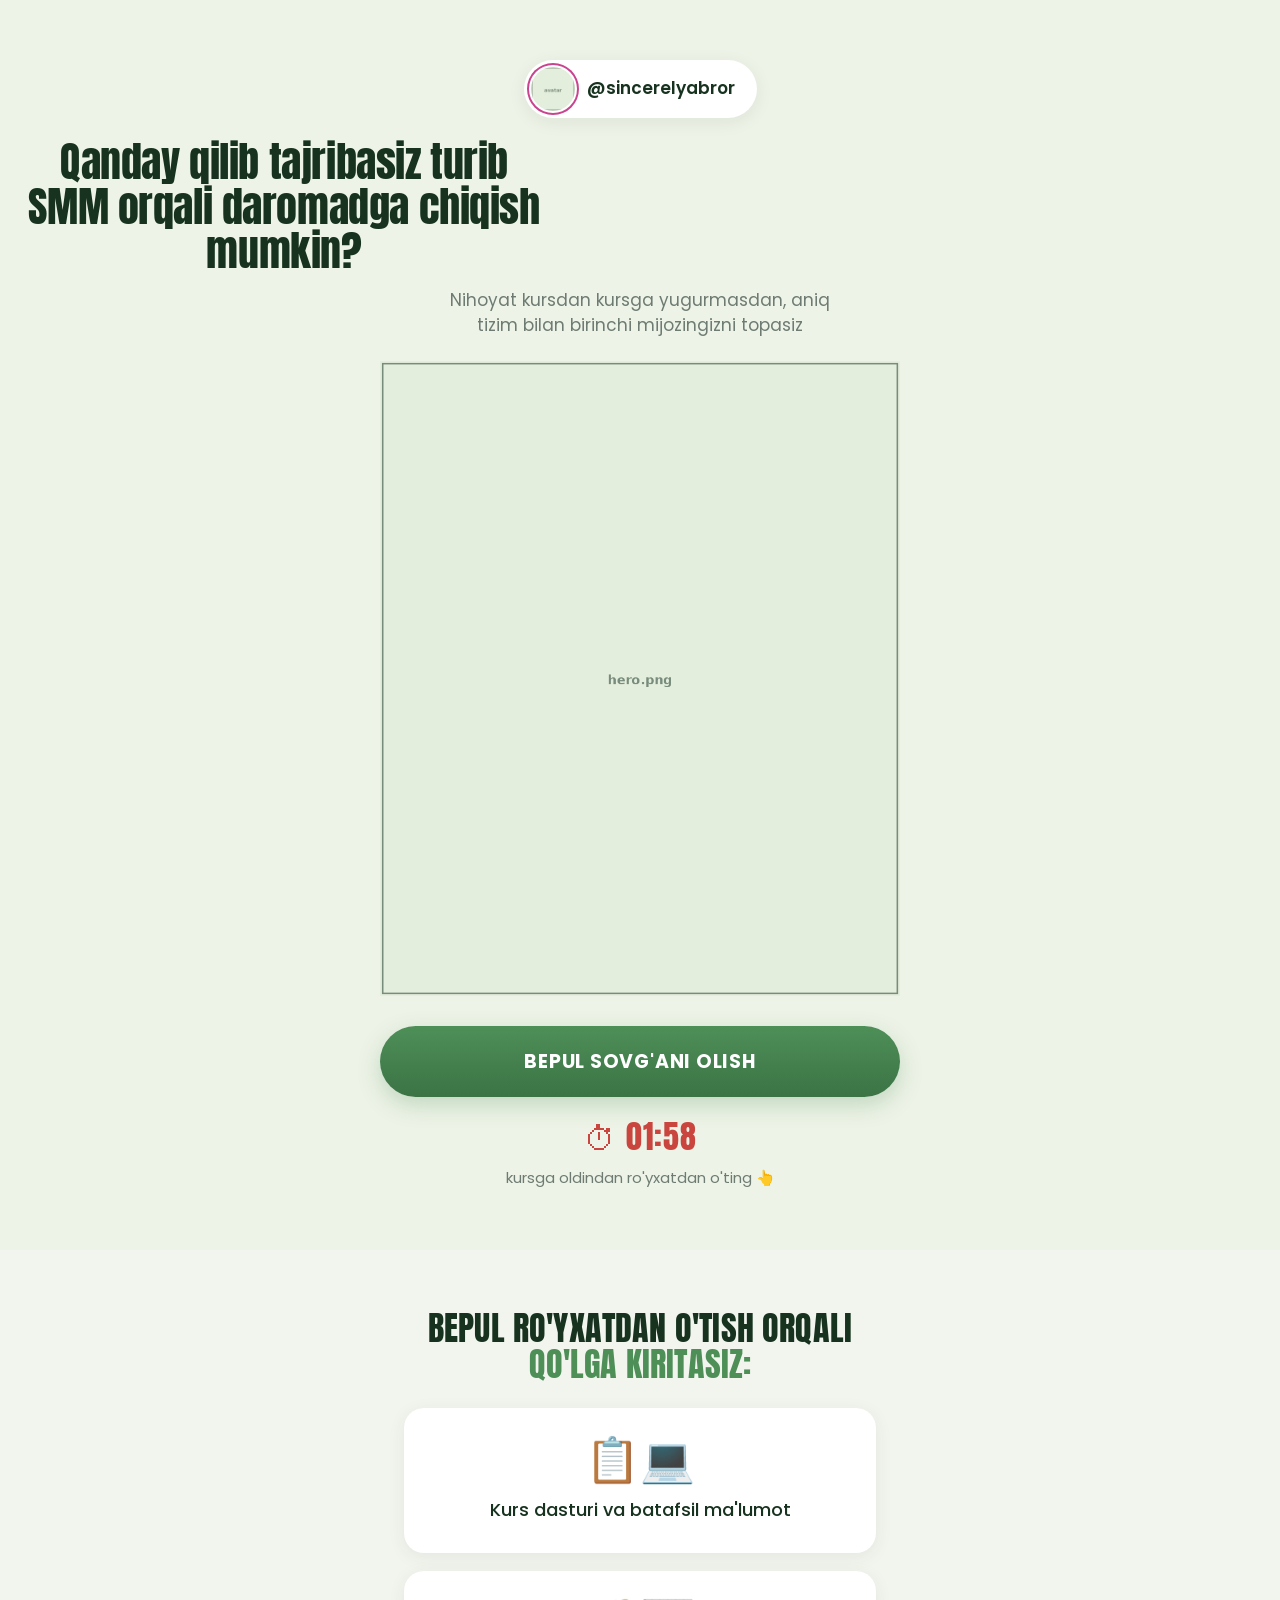
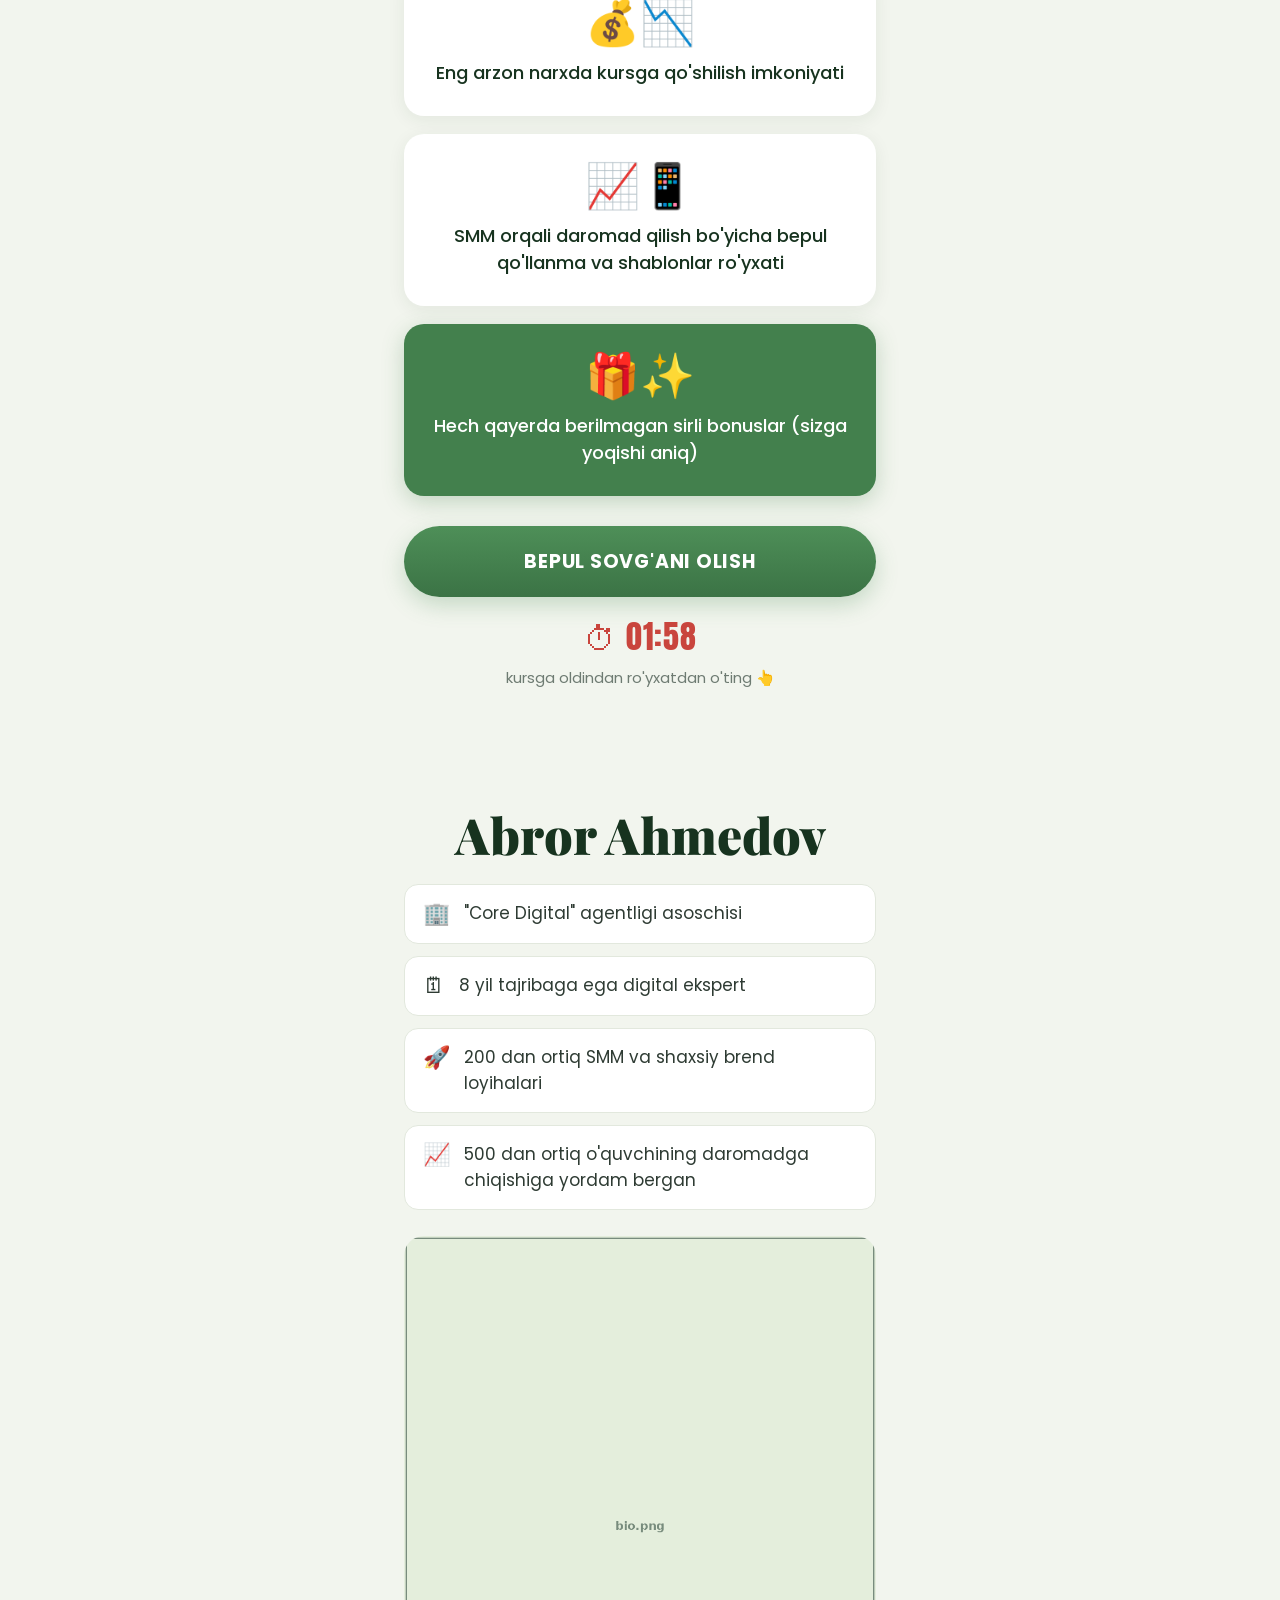
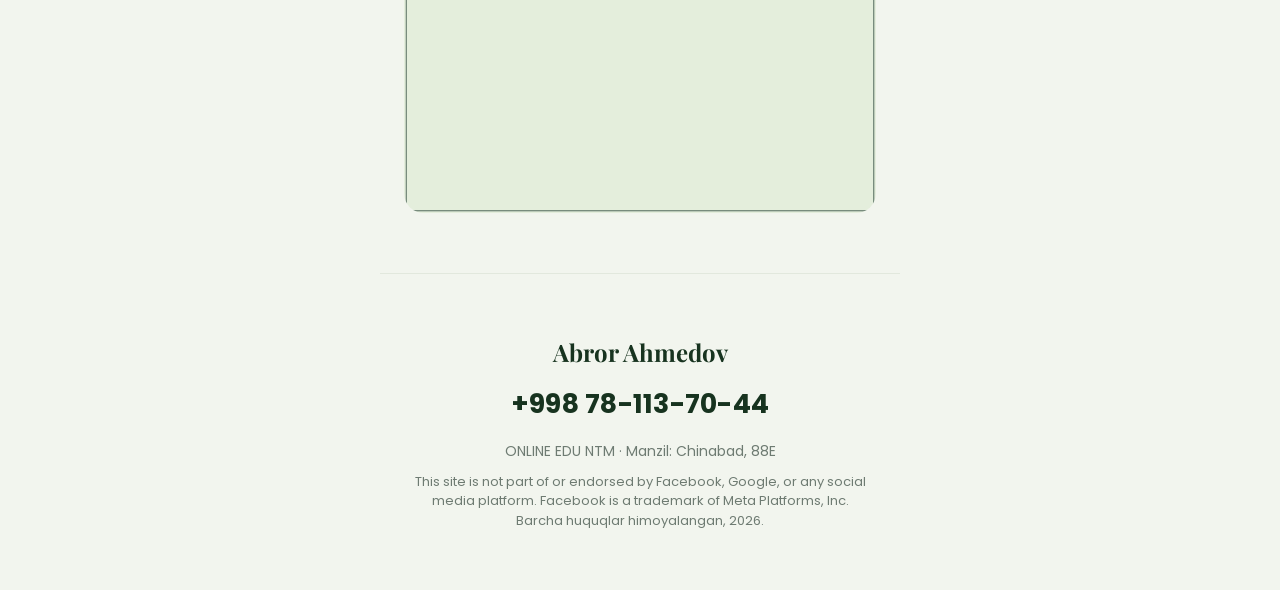
==== index.html @ b9de2c21 "Add files via upload" ====
<!DOCTYPE html>
<html lang="uz">
<head>
<meta charset="UTF-8">
<meta name="viewport" content="width=device-width, initial-scale=1">
<title>Digital Ekspert — Abror Ahmedov</title>
<meta name="description" content="Abror Ahmedov metodikasi bilan noldan SMM mutaxassisi bo'ling va birinchi mijozingizga chiqing. Kursga hoziroq bepul ro'yxatdan o'ting va eng arzon narxdan foydalaning.">
<meta property="og:title" content="Digital Ekspert — Abror Ahmedov">
<meta property="og:description" content="Noldan SMM mutaxassisi bo'ling va birinchi mijozingizga chiqing. Bepul ro'yxatdan o'ting.">
<meta property="og:type" content="website">
<meta property="og:image" content="/assets/img/hero.png">
<link rel="icon" href="/assets/img/favicon.png">

<link rel="preconnect" href="https://fonts.googleapis.com">
<link rel="preconnect" href="https://fonts.gstatic.com" crossorigin>
<link href="https://fonts.googleapis.com/css2?family=Anton&family=Playfair+Display:wght@700;900&family=Poppins:wght@400;500;600;700&display=swap" rel="stylesheet">
<link rel="stylesheet" href="/assets/css/styles.css">
</head>
<body>

<!-- ============ 1. HERO ============ -->
<section class="hero">
  <a class="ig-badge" href="https://instagram.com/sincerelyabror" target="_blank" rel="noopener">
    <img src="/assets/img/avatar.jpg" alt="Abror Ahmedov" class="ig-badge__img">
    <span class="ig-badge__name" data-cfg="instagram">@sincerelyabror</span>
  </a>

  <h1 class="hero__title" data-cfg="heroTitle"></h1>
  <p class="hero__subtitle" data-cfg="heroSubtitle"></p>

  <div class="hero__photo">
    <img src="/assets/img/hero.png" alt="Abror Ahmedov — digital ekspert" loading="eager">
  </div>

  <div class="cta-block" data-cta="green"></div>
</section>

<!-- ============ 2. NIMA OLASIZ ============ -->
<section class="section">
  <h2 class="section__title" data-cfg="benefitsTitle"></h2>
  <div class="benefits" id="benefits"></div>
  <div class="cta-block" data-cta="green"></div>
</section>

<!-- ============ 3. NATIJALAR ============ -->
<section class="section" id="results-section">
  <h2 class="section__title" data-cfg="resultsTitle"></h2>
  <div class="results" id="results"></div>
  <div class="cta-block" data-cta="red"></div>
</section>

<!-- ============ 4. EKSPERT ============ -->
<section class="section">
  <h2 class="bio__name" data-cfg="expertName"></h2>
  <ul class="bio__list" id="credentials"></ul>
  <div class="bio__photo">
    <img src="/assets/img/bio.png" alt="Abror Ahmedov" loading="lazy">
  </div>
</section>

<!-- ============ 5. MEHMON EKSPERTLAR ============ -->
<section class="section" id="guests-section" hidden>
  <h2 class="section__title" data-cfg="guestsTitle"></h2>
  <div class="guests" id="guests"></div>
  <div class="cta-block" data-cta="green" data-notimer="1"></div>
</section>

<!-- ============ 6. FOOTER ============ -->
<footer class="footer">
  <p class="footer__name" data-cfg="expertName"></p>
  <p class="footer__phones" id="footer-phones"></p>
  <p class="footer__legal" id="footer-legal"></p>
  <p class="footer__disclaimer">
    This site is not part of or endorsed by Facebook, Google, or any social media platform.
    Facebook is a trademark of Meta Platforms, Inc.<br>
    Barcha huquqlar himoyalangan, <span id="year"></span>.
  </p>
</footer>

<!-- ============ MODAL FORMA ============ -->
<div class="modal" id="modal" aria-hidden="true">
  <div class="modal__overlay" data-close></div>
  <div class="modal__sheet" role="dialog" aria-modal="true" aria-labelledby="modal-title">
    <button class="modal__close" type="button" data-close aria-label="Yopish">&#10005;</button>
    <h2 class="modal__title" id="modal-title" data-cfg="formTitle"></h2>

    <div class="field">
      <label class="field__label" for="lead-name">Ismingiz</label>
      <input class="field__input" id="lead-name" type="text" placeholder="Ismingiz" autocomplete="given-name" maxlength="60">
    </div>

    <div class="field">
      <label class="field__label" for="lead-phone">Telefon raqamingiz</label>
      <div class="phone">
        <span class="phone__code">🇺🇿 +998</span>
        <input class="field__input phone__input" id="lead-phone" type="tel" inputmode="numeric"
               placeholder="XX XXX-XX-XX" autocomplete="tel-national" maxlength="13">
      </div>
    </div>

    <p class="field__error" id="lead-error" hidden></p>

    <button class="btn btn--red modal__submit" id="lead-submit" type="button" data-cfg="formButton"></button>
  </div>
</div>

<script src="/assets/js/script.js"></script>
</body>
</html>
---- assets/css/styles.css ----
/* ============================================================
   DIGITAL EKSPERT — lead landing
   Ranglar bitta joyda. O'zgartirmoqchi bo'lsangiz shu yerdan.
   ============================================================ */
:root{
  --bg:            #F2F5EE;   /* umumiy oq-yashil fon */
  --bg-hero:       #EDF3E7;   /* hero foni (biroz yashilroq) */
  --card:          #FFFFFF;   /* oq kartalar */
  --ink:           #17331F;   /* to'q yashil — sarlavhalar */
  --ink-body:      #2E3B33;   /* asosiy matn */
  --ink-mute:      #6E7B72;   /* kulrang matn */
  --green:         #4E8F58;   /* asosiy yashil */
  --green-dark:    #3B7345;   /* gradient pastki */
  --green-deep:    #43804D;   /* to'q yashil karta (bonus) */
  --red:           #C9453D;   /* qizil CTA */
  --red-dark:      #B03A33;
  --blue:          #4C8FE0;   /* telegram tugma */
  --blue-dark:     #3C7BC7;
  --line:          #E2E8DD;
  --radius:        20px;
  --radius-pill:   999px;
  --shadow:        0 4px 18px rgba(23,51,31,.07);
  --wrap:          520px;     /* kontent kengligi (mobile-first) */
}

*,*::before,*::after{box-sizing:border-box}
html{-webkit-text-size-adjust:100%}
body{
  margin:0;
  background:var(--bg);
  color:var(--ink-body);
  font-family:'Poppins',system-ui,-apple-system,'Segoe UI',sans-serif;
  font-size:17px;
  line-height:1.5;
  -webkit-font-smoothing:antialiased;
}
img{max-width:100%;display:block}
a{color:inherit}
button{font-family:inherit}

:focus-visible{outline:3px solid var(--green);outline-offset:3px;border-radius:6px}

/* ---------- layout ---------- */
.section,.hero,.footer{
  max-width:var(--wrap);
  margin-inline:auto;
  padding:44px 20px;
}
.hero{
  background:var(--bg-hero);
  max-width:none;
  padding-top:26px;
}
.hero > *{max-width:var(--wrap);margin-inline:auto}

/* ---------- typography ---------- */
.hero__title,.section__title{
  font-family:'Anton',Impact,sans-serif;
  font-weight:400;
  color:var(--ink);
  text-transform:uppercase;
  letter-spacing:.005em;
  line-height:1.06;
  text-align:center;
  margin:0;
}
.hero__title{
  font-size:clamp(30px,8.2vw,42px);
  text-transform:none;   /* hero — savol shaklida, katta harf emas */
  letter-spacing:-.01em;
}
.section__title{font-size:clamp(26px,6.8vw,34px);margin-bottom:26px}
.section__title em{font-style:normal;color:var(--green)}

.hero__subtitle{
  text-align:center;
  color:var(--ink-mute);
  font-size:17px;
  margin:14px auto 0;
  max-width:24em;
}

/* ---------- instagram badge ---------- */
.ig-badge{
  display:flex;align-items:center;gap:12px;
  width:max-content;margin:0 auto 22px;
  background:var(--card);
  border-radius:var(--radius-pill);
  padding:7px 22px 7px 7px;
  text-decoration:none;
  box-shadow:var(--shadow);
}
.ig-badge__img{
  width:44px;height:44px;border-radius:50%;object-fit:cover;
  background:#DDE6D8;
  box-shadow:0 0 0 2px #fff,0 0 0 4px #C9438E;
}
.ig-badge__name{font-weight:600;color:var(--ink);font-size:17px}

/* ---------- hero photo ---------- */
.hero__photo{margin-top:22px}
.hero__photo img{margin-inline:auto;max-height:60vh;object-fit:contain}

/* ---------- CTA bloki ---------- */
.cta-block{margin-top:30px;text-align:center}
.btn{
  display:block;width:100%;
  border:0;cursor:pointer;
  border-radius:var(--radius-pill);
  color:#fff;
  text-decoration:none;
  text-align:center;
  font-weight:700;font-size:19px;
  letter-spacing:.04em;
  text-transform:uppercase;
  padding:21px 20px;
  transition:transform .12s ease,filter .12s ease;
}
.btn:active{transform:scale(.985)}
.btn--green{
  background:linear-gradient(180deg,var(--green) 0%,var(--green-dark) 100%);
  box-shadow:0 8px 22px rgba(78,143,88,.28);
}
.btn--red{
  background:linear-gradient(180deg,var(--red) 0%,var(--red-dark) 100%);
  box-shadow:0 8px 22px rgba(201,69,61,.26);
}
.btn--blue{
  background:linear-gradient(180deg,var(--blue) 0%,var(--blue-dark) 100%);
  box-shadow:0 8px 24px rgba(76,143,224,.32);
}
.btn:hover{filter:brightness(1.04)}

.timer{
  display:flex;align-items:center;justify-content:center;gap:10px;
  margin-top:16px;
  font-family:'Anton',Impact,sans-serif;
  font-size:32px;letter-spacing:.02em;
  color:var(--red);
  font-variant-numeric:tabular-nums;
}
.timer.is-done{color:var(--ink-mute)}
.cta-note{margin:6px 0 0;color:var(--ink-mute);font-size:15px}

/* ---------- benefits ---------- */
.benefits{display:grid;gap:18px}
.benefit{
  background:var(--card);
  border-radius:var(--radius);
  box-shadow:var(--shadow);
  padding:30px 24px;
  text-align:center;
}
.benefit__icon{font-size:44px;line-height:1;margin-bottom:14px}
.benefit__text{margin:0;font-weight:500;color:var(--ink);font-size:18px}
.benefit--bonus{background:var(--green-deep);box-shadow:0 6px 22px rgba(67,128,77,.28)}
.benefit--bonus .benefit__text{color:#fff}

/* ---------- natijalar ---------- */
.results{
  columns:2;
  column-gap:16px;
}
.result{
  break-inside:avoid;
  margin-bottom:16px;
  background:var(--card);
  border-radius:16px;
  box-shadow:var(--shadow);
  overflow:hidden;
}
.result img{width:100%}
.result__caption{
  margin:0;padding:12px 10px;
  text-align:center;font-weight:500;color:var(--ink);font-size:16px;
}

/* ---------- bio ---------- */
.bio__name{
  font-family:'Playfair Display',Georgia,serif;
  font-weight:900;
  font-size:clamp(34px,10vw,50px);
  color:var(--ink);
  text-align:center;
  margin:0 0 22px;
  line-height:1.05;
}
.bio__list{list-style:none;margin:0;padding:0;display:grid;gap:12px}
.bio__list li{
  background:var(--card);
  border:1px solid var(--line);
  border-radius:14px;
  padding:16px 18px;
  display:flex;gap:14px;align-items:flex-start;
  font-size:17px;color:var(--ink-body);
}
.bio__list .ico{font-size:22px;line-height:1.2;flex:0 0 auto}
.bio__photo{
  margin-top:26px;
  background:#E4EEDC;
  border-radius:var(--radius);
  overflow:hidden;
}
.bio__photo img{width:100%}

/* ---------- mehmon ekspertlar ---------- */
.guests{display:grid;gap:12px}
.guest{
  background:var(--card);
  border:1px solid var(--line);
  border-radius:14px;
  padding:14px 16px;
  display:flex;gap:14px;align-items:center;
}
.guest img{width:56px;height:56px;border-radius:50%;object-fit:cover;flex:0 0 auto;background:#E4EEDC}
.guest__name{margin:0;font-weight:600;color:var(--ink);font-size:17px}
.guest__role{margin:2px 0 0;color:var(--ink-mute);font-size:15px;line-height:1.35}

/* ---------- footer ---------- */
.footer{border-top:1px solid var(--line);text-align:center}
.footer__name{
  font-family:'Playfair Display',Georgia,serif;
  font-weight:700;font-size:24px;color:var(--ink);margin:0 0 14px;
}
.footer__phones{margin:0 0 16px;font-weight:700;font-size:27px;letter-spacing:.01em}
.footer__phones a{text-decoration:none;color:var(--ink)}
.footer__legal{margin:0 0 10px;color:var(--ink-mute);font-size:14px}
.footer__disclaimer{margin:0;color:var(--ink-mute);font-size:13px;line-height:1.5}

/* ---------- modal ---------- */
.modal{position:fixed;inset:0;z-index:80;display:none}
.modal.is-open{display:block}
.modal__overlay{position:absolute;inset:0;background:rgba(10,20,14,.55)}
.modal__sheet{
  position:absolute;inset:auto 0 0 0;
  max-height:92vh;overflow-y:auto;
  background:#fff;
  border-radius:22px 22px 0 0;
  padding:52px 22px 34px;
  max-width:var(--wrap);margin-inline:auto;
  animation:sheet-up .22s ease-out;
}
@keyframes sheet-up{from{transform:translateY(18px);opacity:.6}to{transform:none;opacity:1}}
@media (prefers-reduced-motion:reduce){.modal__sheet{animation:none}}
.modal__close{
  position:absolute;top:12px;right:12px;
  width:40px;height:40px;border:0;border-radius:50%;
  background:transparent;color:var(--ink);font-size:22px;cursor:pointer;
}
.modal__title{
  font-size:26px;font-weight:700;color:#101a13;
  text-align:center;margin:0 0 26px;line-height:1.25;
}
.modal__submit{margin-top:24px}

.field{margin-bottom:16px}
.field__label{display:block;margin-bottom:7px;font-size:16px;color:var(--ink-body)}
.field__input{
  width:100%;
  border:1px solid #D9DFD6;
  border-radius:14px;
  padding:16px 18px;
  font-size:18px;color:var(--ink);
  background:#fff;
}
.field__input::placeholder{color:#A8B2AB}
.field__input:focus{border-color:var(--green);outline:none;box-shadow:0 0 0 3px rgba(78,143,88,.16)}
.field__input.is-invalid{border-color:var(--red);box-shadow:0 0 0 3px rgba(201,69,61,.14)}
.field__error{margin:0;color:var(--red);font-size:15px}

.phone{display:flex;align-items:stretch;border:1px solid #D9DFD6;border-radius:14px;overflow:hidden}
.phone:focus-within{border-color:var(--green);box-shadow:0 0 0 3px rgba(78,143,88,.16)}
.phone__code{
  display:flex;align-items:center;gap:6px;
  padding:0 16px;background:#fff;border-right:1px solid #D9DFD6;
  font-size:18px;font-weight:600;color:var(--ink);white-space:nowrap;
}
.phone__input{border:0;border-radius:0;flex:1;min-width:0}
.phone__input:focus{box-shadow:none}

/* ---------- rahmat sahifasi ---------- */
.thanks{
  min-height:100dvh;display:flex;align-items:center;justify-content:center;
  padding:24px;
}
.thanks__card{
  background:#fff;border-radius:26px;box-shadow:0 10px 40px rgba(23,51,31,.10);
  padding:40px 26px;max-width:var(--wrap);width:100%;text-align:center;
}
.thanks__check{
  width:96px;height:96px;border-radius:50%;margin:0 auto 22px;
  background:linear-gradient(180deg,#5F9E68 0%,#43804D 100%);
  display:flex;align-items:center;justify-content:center;
  color:#fff;font-size:46px;line-height:1;
}
.thanks__title{
  font-family:'Anton',Impact,sans-serif;font-weight:400;
  font-size:clamp(28px,7.5vw,36px);color:var(--ink);
  text-transform:uppercase;margin:0 0 16px;
}
.thanks__text{margin:0 auto 26px;color:var(--ink-body);max-width:26em}
.thanks__arrows{font-size:30px;letter-spacing:.28em;color:var(--green);margin-bottom:18px}
.thanks__note{margin:18px auto 0;color:var(--ink-mute);font-size:15px;max-width:32em}

/* ---------- desktop ---------- */
@media (min-width:760px){
  body{font-size:18px}
  .section,.hero,.footer{padding:60px 24px}
  .hero__photo img{max-height:none}
}
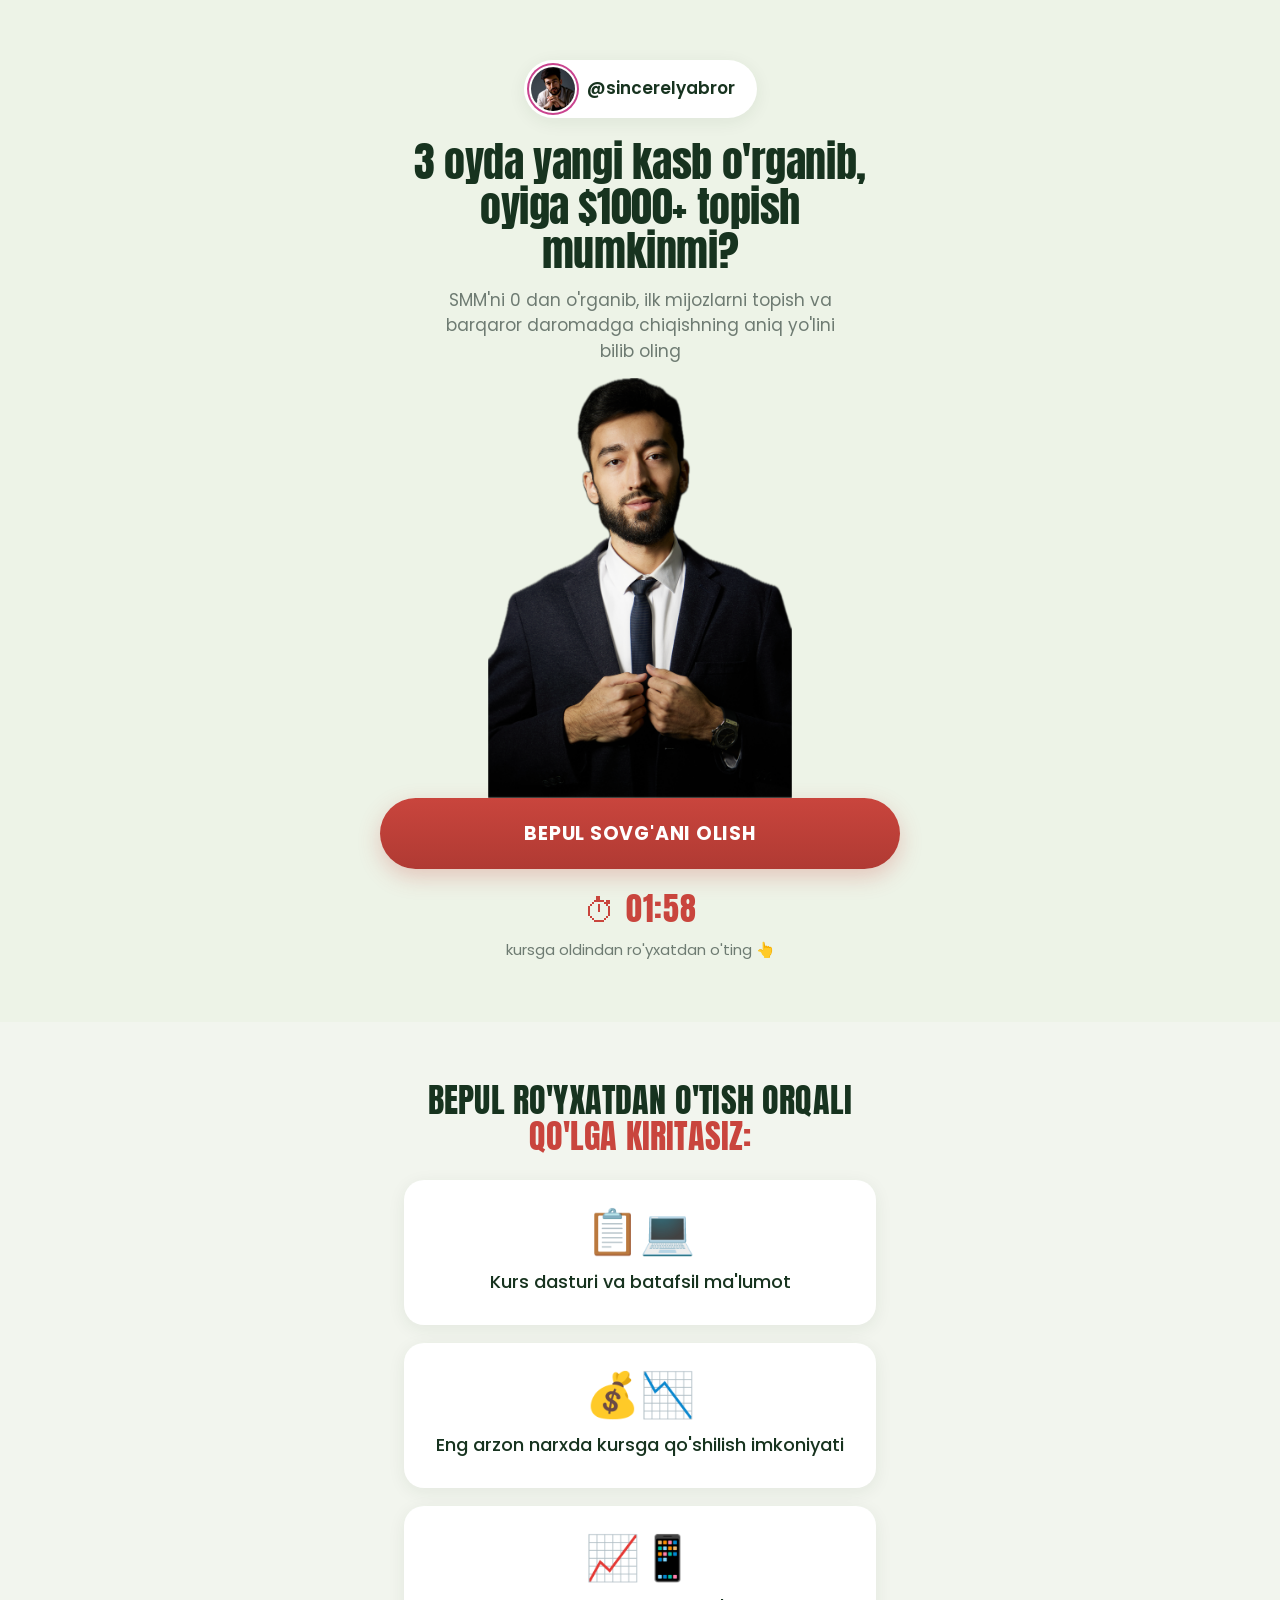
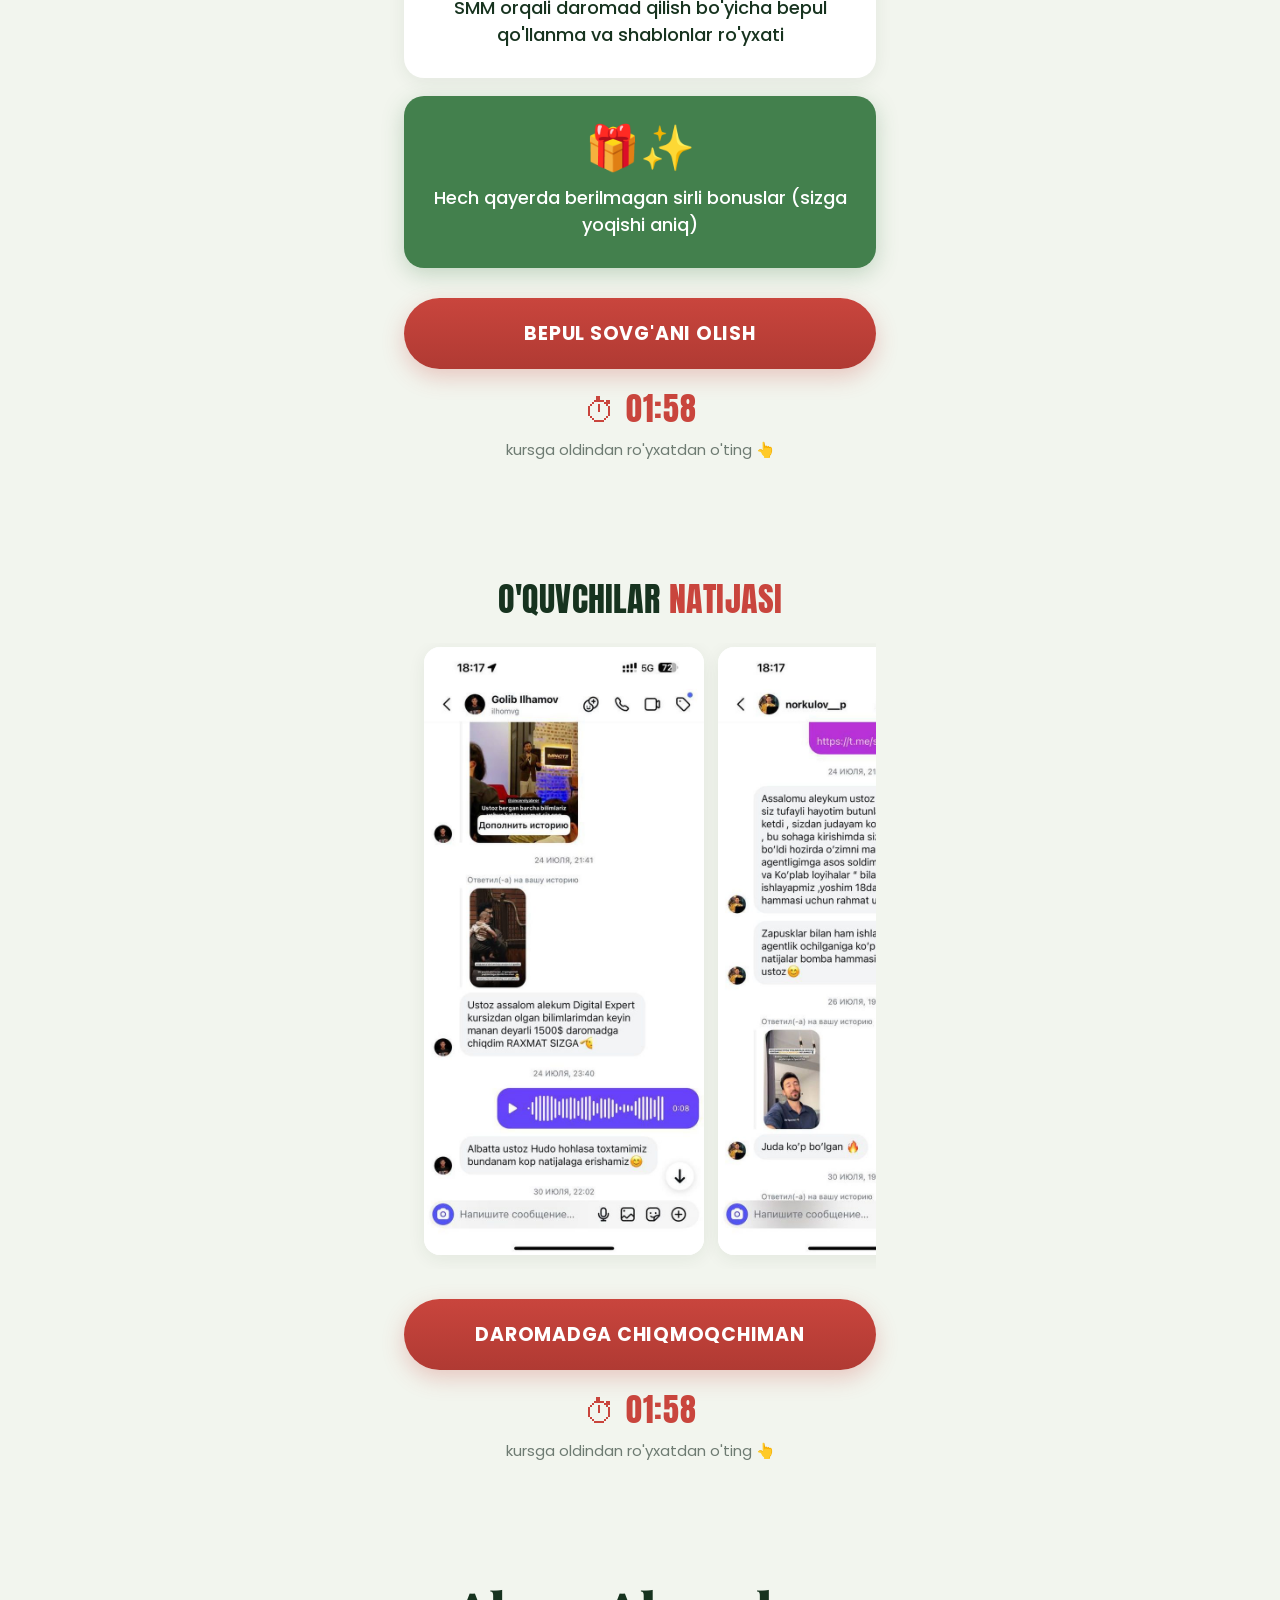
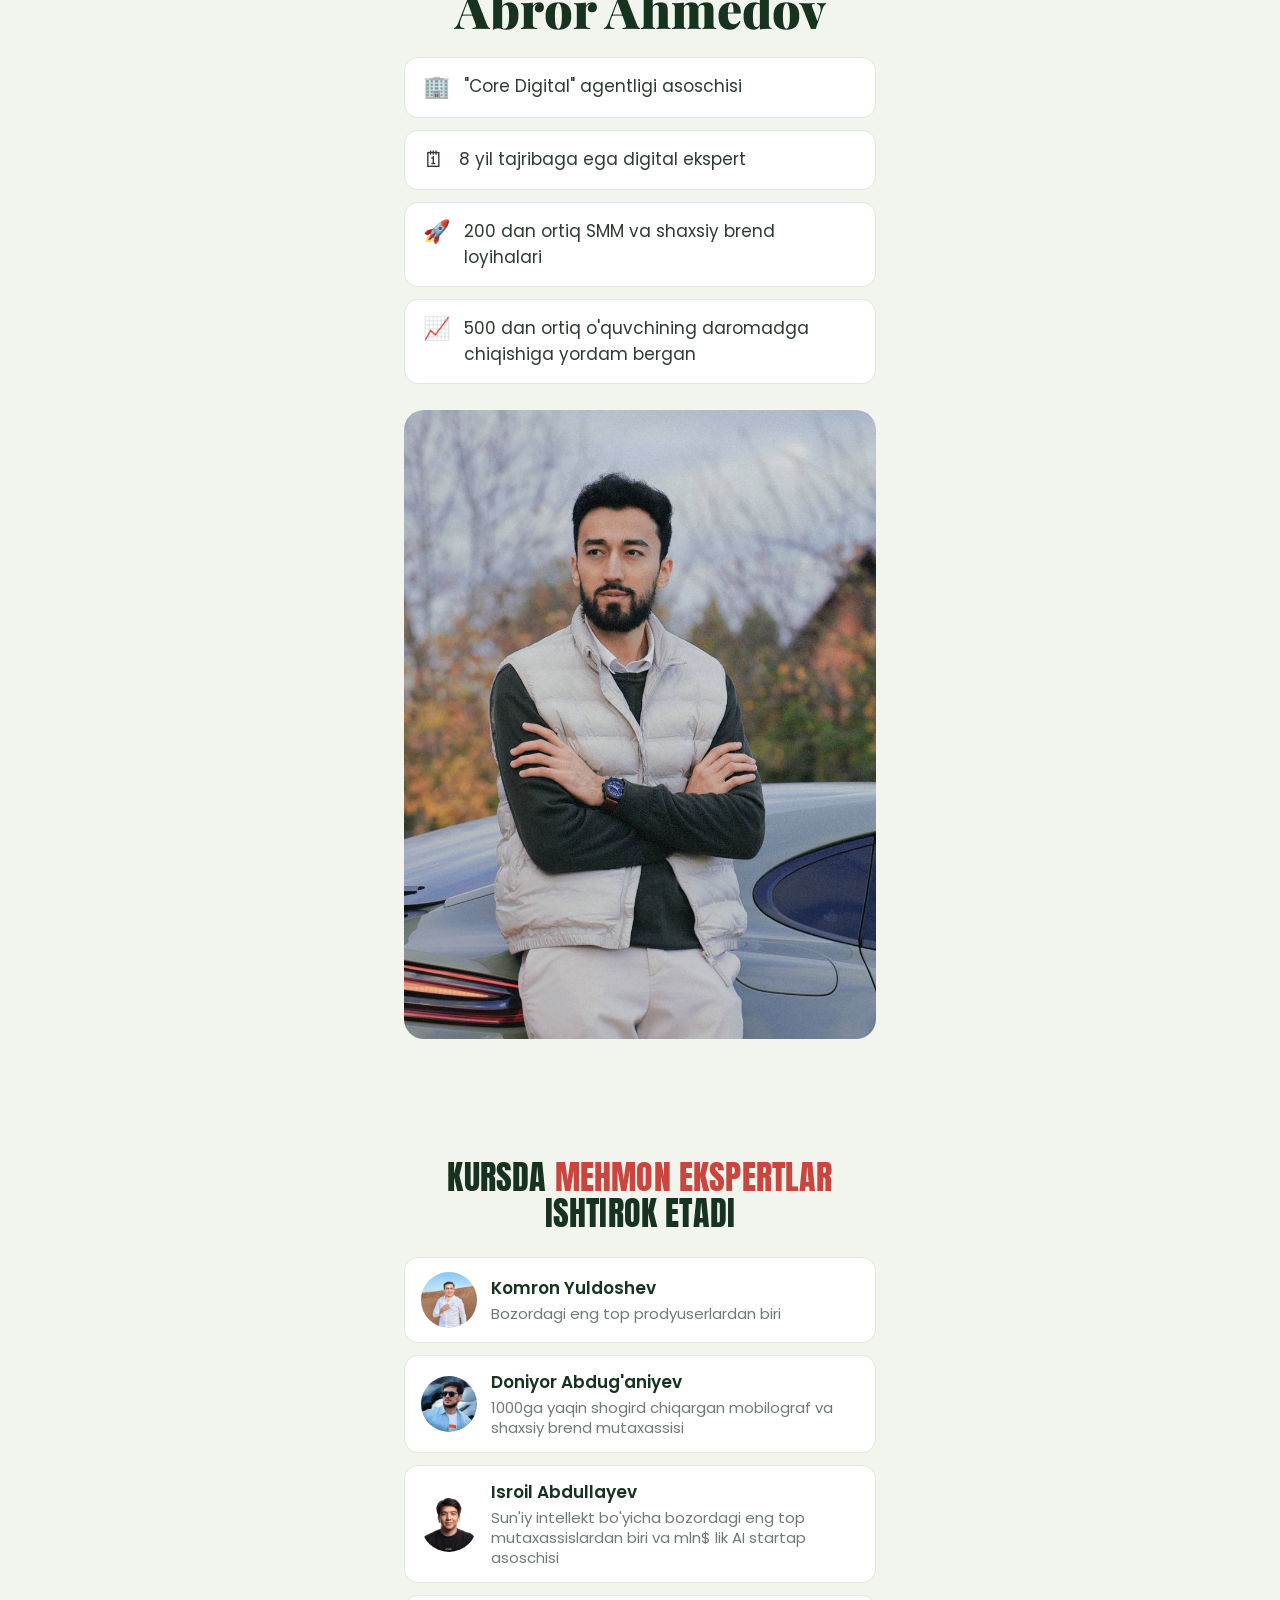
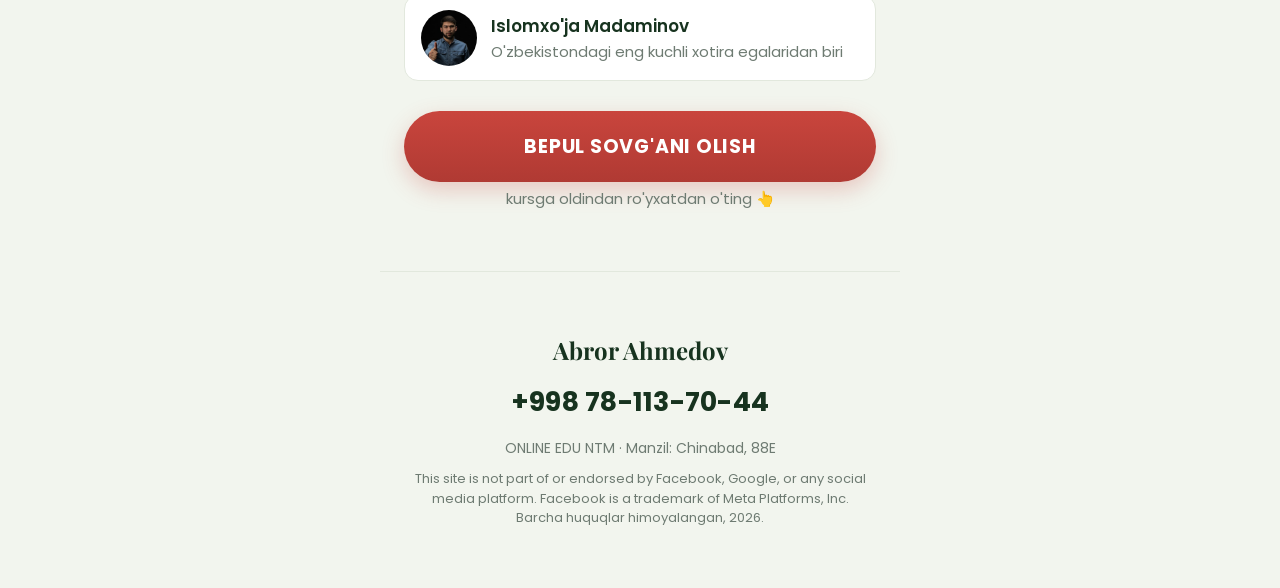
==== commit ac029f7b: "Add files via upload" ====
--- a/index.html
+++ b/index.html
@@ -54,7 +54,7 @@
   <h2 class="bio__name" data-cfg="expertName"></h2>
   <ul class="bio__list" id="credentials"></ul>
   <div class="bio__photo">
-    <img src="/assets/img/bio.png" alt="Abror Ahmedov" loading="lazy">
+    <img src="/assets/img/bio.jpg" alt="Abror Ahmedov" loading="lazy">
   </div>
 </section>
 
--- a/assets/css/styles.css
+++ b/assets/css/styles.css
@@ -38,7 +38,7 @@
 a{color:inherit}
 button{font-family:inherit}
 
-:focus-visible{outline:3px solid var(--green);outline-offset:3px;border-radius:6px}
+:focus-visible{outline:3px solid var(--red);outline-offset:3px;border-radius:6px}
 
 /* ---------- layout ---------- */
 .section,.hero,.footer{
@@ -62,7 +62,7 @@
   letter-spacing:.005em;
   line-height:1.06;
   text-align:center;
-  margin:0;
+  margin:0 auto;
 }
 .hero__title{
   font-size:clamp(30px,8.2vw,42px);
@@ -70,7 +70,7 @@
   letter-spacing:-.01em;
 }
 .section__title{font-size:clamp(26px,6.8vw,34px);margin-bottom:26px}
-.section__title em{font-style:normal;color:var(--green)}
+.section__title em{font-style:normal;color:var(--red)}
 
 .hero__subtitle{
   text-align:center;
@@ -98,8 +98,9 @@
 .ig-badge__name{font-weight:600;color:var(--ink);font-size:17px}
 
 /* ---------- hero photo ---------- */
-.hero__photo{margin-top:22px}
-.hero__photo img{margin-inline:auto;max-height:60vh;object-fit:contain}
+.hero__photo{margin-top:14px}
+.hero__photo img{margin-inline:auto;max-height:42vh;max-width:78%;object-fit:contain}
+.hero__photo + .cta-block{margin-top:0}
 
 /* ---------- CTA bloki ---------- */
 .cta-block{margin-top:30px;text-align:center}
@@ -118,8 +119,8 @@
 }
 .btn:active{transform:scale(.985)}
 .btn--green{
-  background:linear-gradient(180deg,var(--green) 0%,var(--green-dark) 100%);
-  box-shadow:0 8px 22px rgba(78,143,88,.28);
+  background:linear-gradient(180deg,var(--red) 0%,var(--red-dark) 100%);
+  box-shadow:0 8px 22px rgba(201,69,61,.26);
 }
 .btn--red{
   background:linear-gradient(180deg,var(--red) 0%,var(--red-dark) 100%);
@@ -156,23 +157,34 @@
 .benefit--bonus{background:var(--green-deep);box-shadow:0 6px 22px rgba(67,128,77,.28)}
 .benefit--bonus .benefit__text{color:#fff}
 
-/* ---------- natijalar ---------- */
+/* ---------- natijalar: gorizontal scroll carousel ---------- */
 .results{
-  columns:2;
-  column-gap:16px;
-}
+  display:flex;
+  gap:14px;
+  overflow-x:auto;
+  scroll-snap-type:x mandatory;
+  scroll-padding-inline:20px;
+  padding:4px 20px 14px;
+  margin:0 -20px;
+  -webkit-overflow-scrolling:touch;
+  scrollbar-width:none;
+}
+.results::-webkit-scrollbar{display:none}
 .result{
-  break-inside:avoid;
-  margin-bottom:16px;
+  flex:0 0 auto;
+  width:78%;
+  max-width:320px;
+  scroll-snap-align:center;
   background:var(--card);
   border-radius:16px;
   box-shadow:var(--shadow);
   overflow:hidden;
 }
-.result img{width:100%}
-.result__caption{
-  margin:0;padding:12px 10px;
-  text-align:center;font-weight:500;color:var(--ink);font-size:16px;
+.result img{width:100%;display:block}
+
+@media (min-width:560px){
+  .results{margin:0}
+  .result{width:280px}
 }
 
 /* ---------- bio ---------- */
@@ -264,12 +276,12 @@
   background:#fff;
 }
 .field__input::placeholder{color:#A8B2AB}
-.field__input:focus{border-color:var(--green);outline:none;box-shadow:0 0 0 3px rgba(78,143,88,.16)}
+.field__input:focus{border-color:var(--red);outline:none;box-shadow:0 0 0 3px rgba(201,69,61,.16)}
 .field__input.is-invalid{border-color:var(--red);box-shadow:0 0 0 3px rgba(201,69,61,.14)}
 .field__error{margin:0;color:var(--red);font-size:15px}
 
 .phone{display:flex;align-items:stretch;border:1px solid #D9DFD6;border-radius:14px;overflow:hidden}
-.phone:focus-within{border-color:var(--green);box-shadow:0 0 0 3px rgba(78,143,88,.16)}
+.phone:focus-within{border-color:var(--red);box-shadow:0 0 0 3px rgba(201,69,61,.16)}
 .phone__code{
   display:flex;align-items:center;gap:6px;
   padding:0 16px;background:#fff;border-right:1px solid #D9DFD6;
@@ -289,7 +301,7 @@
 }
 .thanks__check{
   width:96px;height:96px;border-radius:50%;margin:0 auto 22px;
-  background:linear-gradient(180deg,#5F9E68 0%,#43804D 100%);
+  background:linear-gradient(180deg,var(--red) 0%,var(--red-dark) 100%);
   display:flex;align-items:center;justify-content:center;
   color:#fff;font-size:46px;line-height:1;
 }
@@ -299,12 +311,12 @@
   text-transform:uppercase;margin:0 0 16px;
 }
 .thanks__text{margin:0 auto 26px;color:var(--ink-body);max-width:26em}
-.thanks__arrows{font-size:30px;letter-spacing:.28em;color:var(--green);margin-bottom:18px}
+.thanks__arrows{font-size:30px;letter-spacing:.28em;color:var(--red);margin-bottom:18px}
 .thanks__note{margin:18px auto 0;color:var(--ink-mute);font-size:15px;max-width:32em}
 
 /* ---------- desktop ---------- */
 @media (min-width:760px){
   body{font-size:18px}
   .section,.hero,.footer{padding:60px 24px}
-  .hero__photo img{max-height:none}
-}
+  .hero__photo img{max-height:420px}
+}
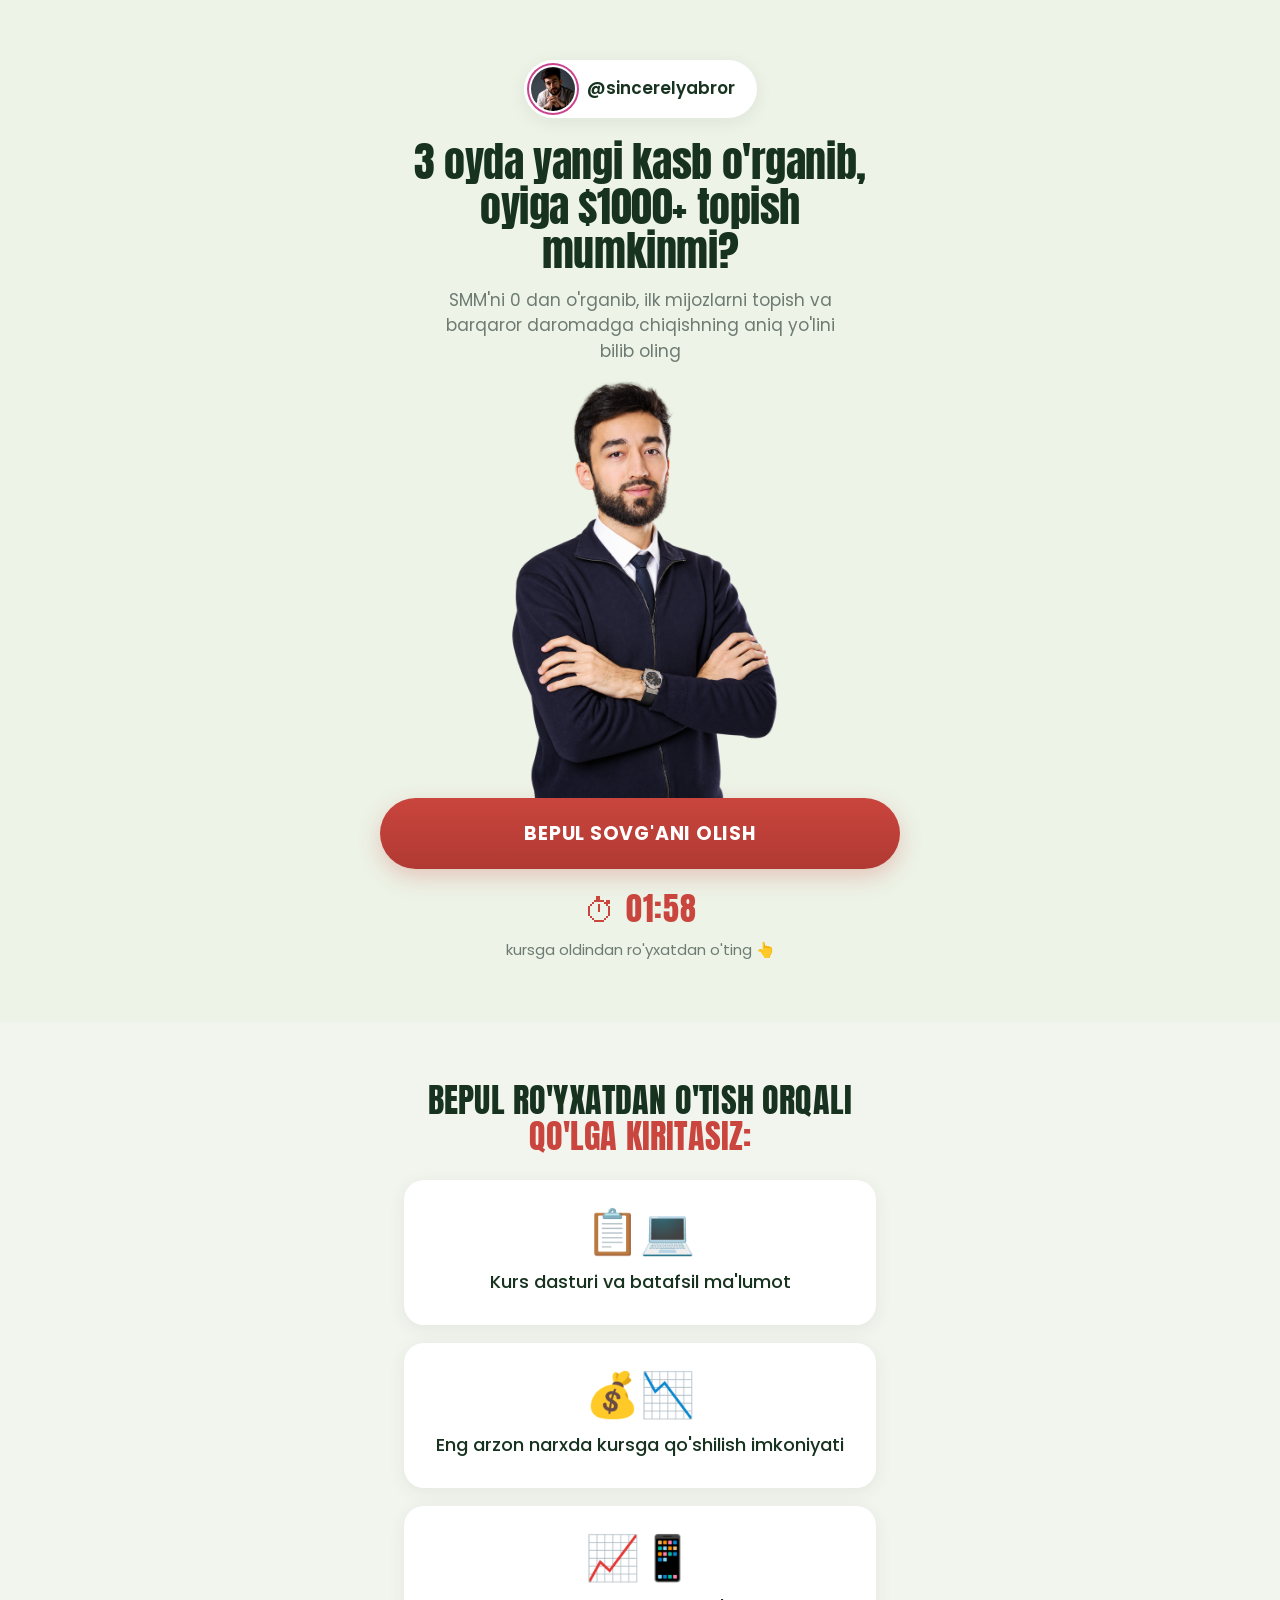
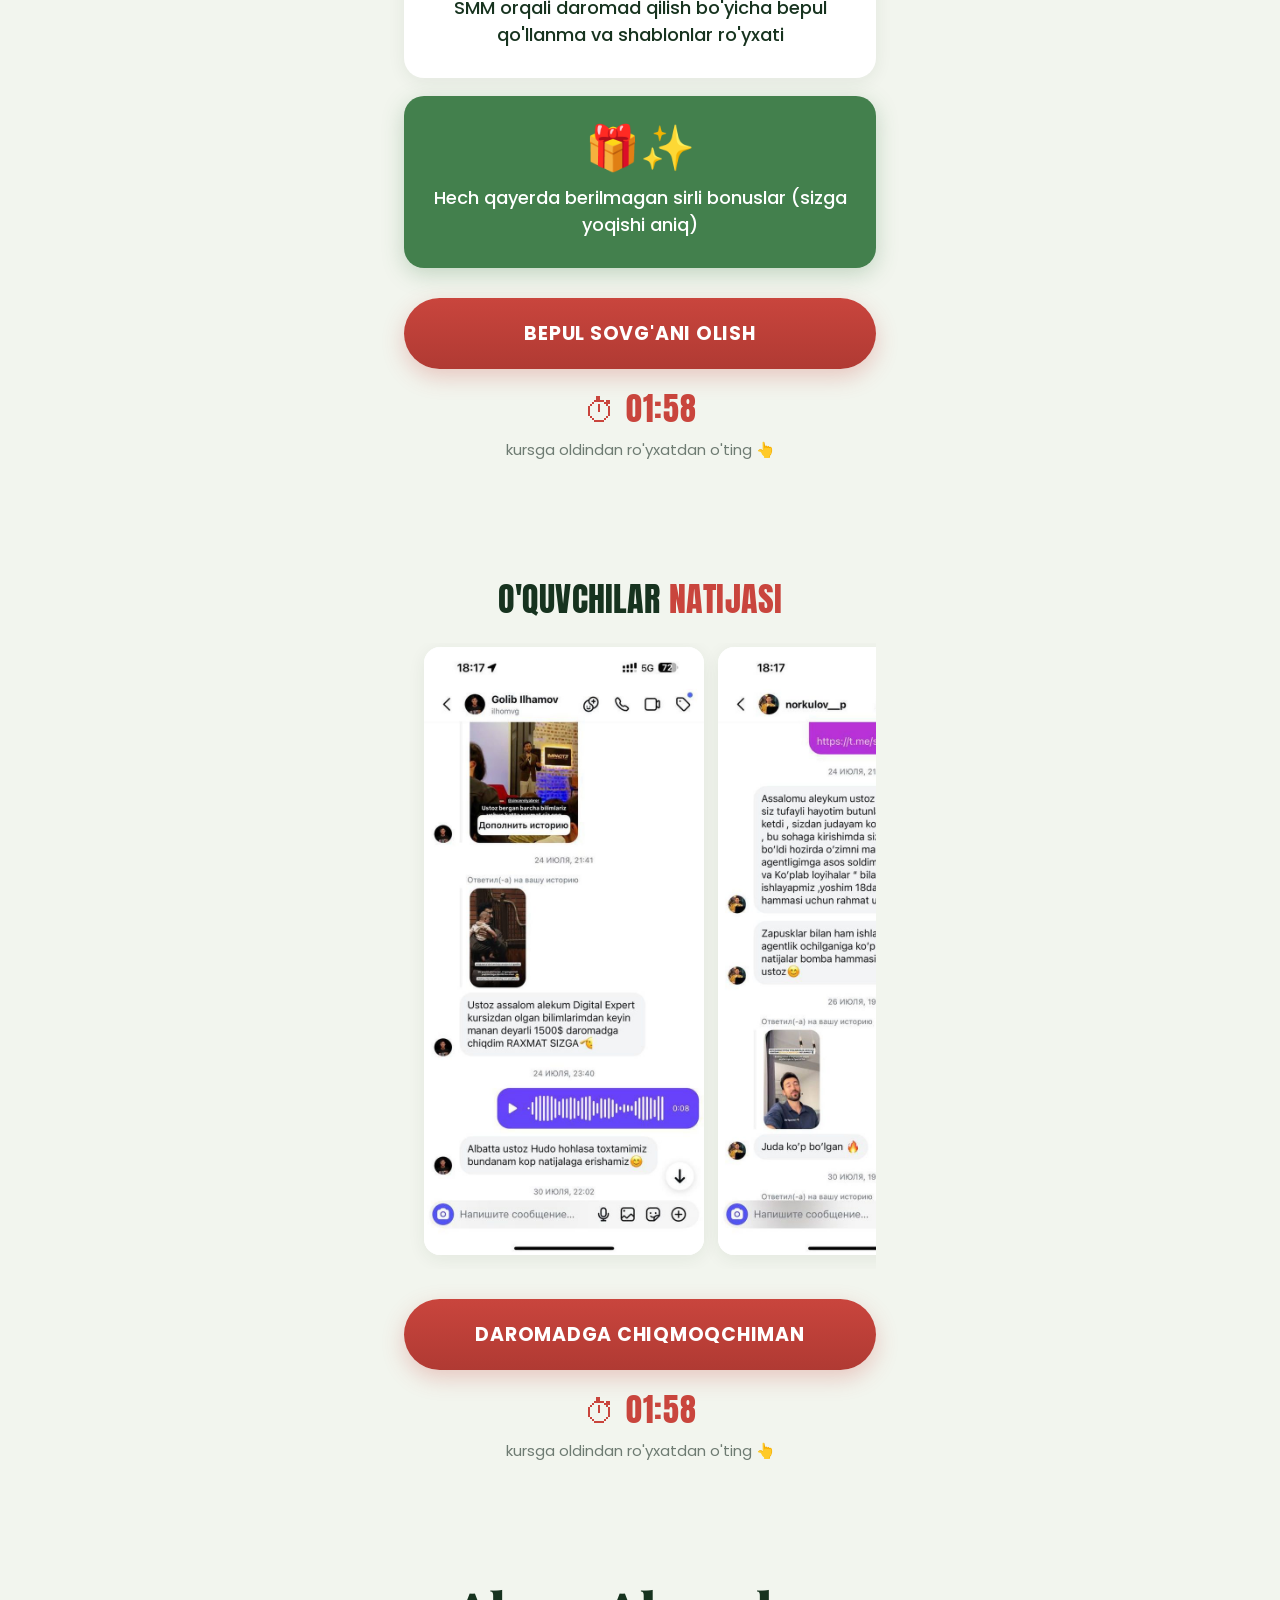
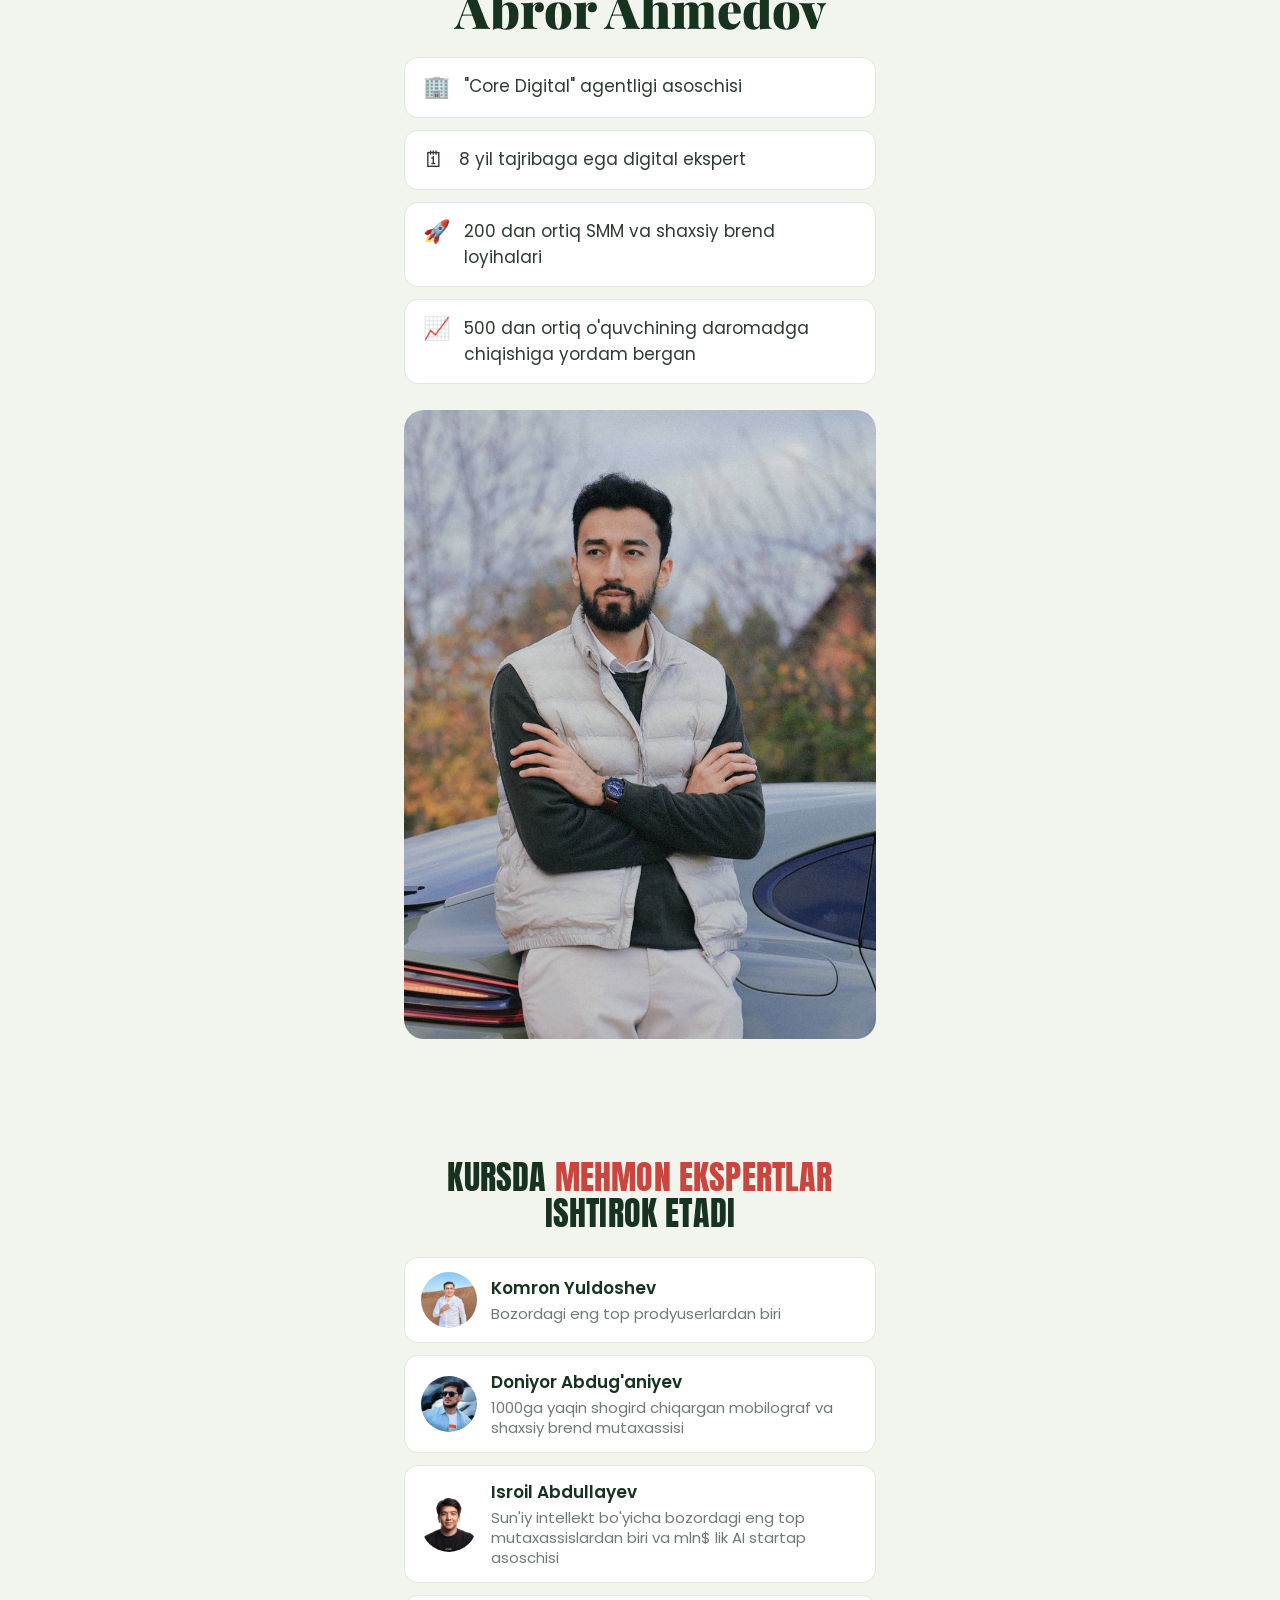
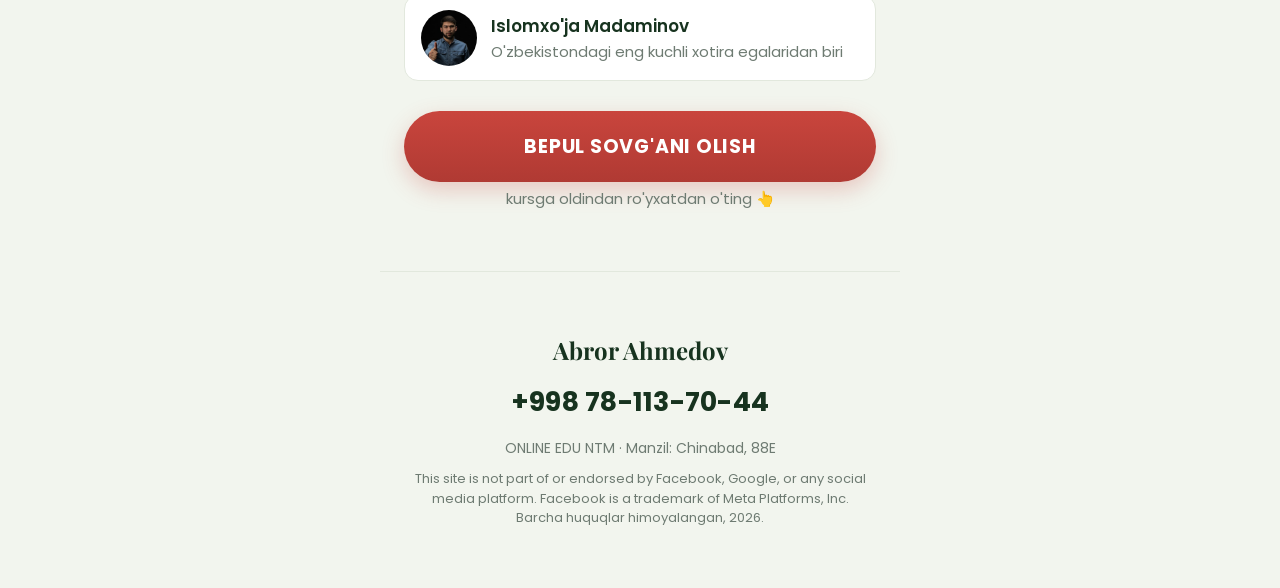
==== commit 9938f378: "Add files via upload" ====
--- a/index.html
+++ b/index.html
@@ -10,6 +10,7 @@
 <meta property="og:type" content="website">
 <meta property="og:image" content="/assets/img/hero.png">
 <link rel="icon" href="/assets/img/favicon.png">
+<link rel="apple-touch-icon" href="/assets/img/apple-touch-icon.png">
 
 <link rel="preconnect" href="https://fonts.googleapis.com">
 <link rel="preconnect" href="https://fonts.gstatic.com" crossorigin>
@@ -79,28 +80,32 @@
 
 <!-- ============ MODAL FORMA ============ -->
 <div class="modal" id="modal" aria-hidden="true">
-  <div class="modal__overlay" data-close></div>
-  <div class="modal__sheet" role="dialog" aria-modal="true" aria-labelledby="modal-title">
-    <button class="modal__close" type="button" data-close aria-label="Yopish">&#10005;</button>
-    <h2 class="modal__title" id="modal-title" data-cfg="formTitle"></h2>
-
-    <div class="field">
-      <label class="field__label" for="lead-name">Ismingiz</label>
-      <input class="field__input" id="lead-name" type="text" placeholder="Ismingiz" autocomplete="given-name" maxlength="60">
+  <div class="modal__panel" role="dialog" aria-modal="true" aria-labelledby="modal-title">
+    <div class="modal__topbar">
+      <button class="modal__close" type="button" data-close aria-label="Yopish">&#10005;</button>
     </div>
 
-    <div class="field">
-      <label class="field__label" for="lead-phone">Telefon raqamingiz</label>
-      <div class="phone">
-        <span class="phone__code">🇺🇿 +998</span>
-        <input class="field__input phone__input" id="lead-phone" type="tel" inputmode="numeric"
-               placeholder="XX XXX-XX-XX" autocomplete="tel-national" maxlength="13">
+    <div class="modal__body">
+      <h2 class="modal__title" id="modal-title" data-cfg="formTitle"></h2>
+
+      <div class="field">
+        <label class="field__label" for="lead-name">Ismingiz</label>
+        <input class="field__input" id="lead-name" type="text" placeholder="Ismingiz" autocomplete="given-name" maxlength="60">
       </div>
+
+      <div class="field">
+        <label class="field__label" for="lead-phone">Telefon raqamingiz</label>
+        <div class="phone">
+          <span class="phone__code">🇺🇿 +998</span>
+          <input class="field__input phone__input" id="lead-phone" type="tel" inputmode="numeric"
+                 placeholder="XX XXX-XX-XX" autocomplete="tel-national" maxlength="13">
+        </div>
+      </div>
+
+      <p class="field__error" id="lead-error" hidden></p>
+
+      <button class="btn btn--red modal__submit" id="lead-submit" type="button" data-cfg="formButton"></button>
     </div>
-
-    <p class="field__error" id="lead-error" hidden></p>
-
-    <button class="btn btn--red modal__submit" id="lead-submit" type="button" data-cfg="formButton"></button>
   </div>
 </div>
 
--- a/assets/css/styles.css
+++ b/assets/css/styles.css
@@ -99,7 +99,7 @@
 
 /* ---------- hero photo ---------- */
 .hero__photo{margin-top:14px}
-.hero__photo img{margin-inline:auto;max-height:42vh;max-width:78%;object-fit:contain}
+.hero__photo img{margin-inline:auto;max-height:34vh;max-width:64%;object-fit:contain}
 .hero__photo + .cta-block{margin-top:0}
 
 /* ---------- CTA bloki ---------- */
@@ -239,29 +239,41 @@
 .footer__legal{margin:0 0 10px;color:var(--ink-mute);font-size:14px}
 .footer__disclaimer{margin:0;color:var(--ink-mute);font-size:13px;line-height:1.5}
 
-/* ---------- modal ---------- */
+/* ---------- modal (to'liq ekran) ---------- */
 .modal{position:fixed;inset:0;z-index:80;display:none}
 .modal.is-open{display:block}
-.modal__overlay{position:absolute;inset:0;background:rgba(10,20,14,.55)}
-.modal__sheet{
-  position:absolute;inset:auto 0 0 0;
-  max-height:92vh;overflow-y:auto;
+.modal__panel{
+  position:fixed;inset:0;
+  display:flex;flex-direction:column;
   background:#fff;
-  border-radius:22px 22px 0 0;
-  padding:52px 22px 34px;
-  max-width:var(--wrap);margin-inline:auto;
-  animation:sheet-up .22s ease-out;
-}
-@keyframes sheet-up{from{transform:translateY(18px);opacity:.6}to{transform:none;opacity:1}}
-@media (prefers-reduced-motion:reduce){.modal__sheet{animation:none}}
+  animation:panel-in .18s ease-out;
+}
+@keyframes panel-in{from{opacity:0}to{opacity:1}}
+@media (prefers-reduced-motion:reduce){.modal__panel{animation:none}}
+
+.modal__topbar{
+  flex:0 0 auto;
+  height:64px;
+  background:#101012;
+  display:flex;align-items:center;justify-content:flex-end;
+  padding:0 14px;
+}
 .modal__close{
-  position:absolute;top:12px;right:12px;
   width:40px;height:40px;border:0;border-radius:50%;
-  background:transparent;color:var(--ink);font-size:22px;cursor:pointer;
+  background:transparent;color:#fff;font-size:22px;line-height:1;cursor:pointer;
+}
+
+.modal__body{
+  flex:1 1 auto;
+  overflow-y:auto;
+  width:100%;
+  max-width:var(--wrap);
+  margin-inline:auto;
+  padding:44px 22px 34px;
 }
 .modal__title{
   font-size:26px;font-weight:700;color:#101a13;
-  text-align:center;margin:0 0 26px;line-height:1.25;
+  text-align:left;margin:0 0 30px;line-height:1.25;
 }
 .modal__submit{margin-top:24px}
 
@@ -301,7 +313,7 @@
 }
 .thanks__check{
   width:96px;height:96px;border-radius:50%;margin:0 auto 22px;
-  background:linear-gradient(180deg,var(--red) 0%,var(--red-dark) 100%);
+  background:linear-gradient(180deg,var(--green) 0%,var(--green-dark) 100%);
   display:flex;align-items:center;justify-content:center;
   color:#fff;font-size:46px;line-height:1;
 }
@@ -311,7 +323,7 @@
   text-transform:uppercase;margin:0 0 16px;
 }
 .thanks__text{margin:0 auto 26px;color:var(--ink-body);max-width:26em}
-.thanks__arrows{font-size:30px;letter-spacing:.28em;color:var(--red);margin-bottom:18px}
+.thanks__arrows{font-size:30px;letter-spacing:.28em;color:var(--green);margin-bottom:18px}
 .thanks__note{margin:18px auto 0;color:var(--ink-mute);font-size:15px;max-width:32em}
 
 /* ---------- desktop ---------- */
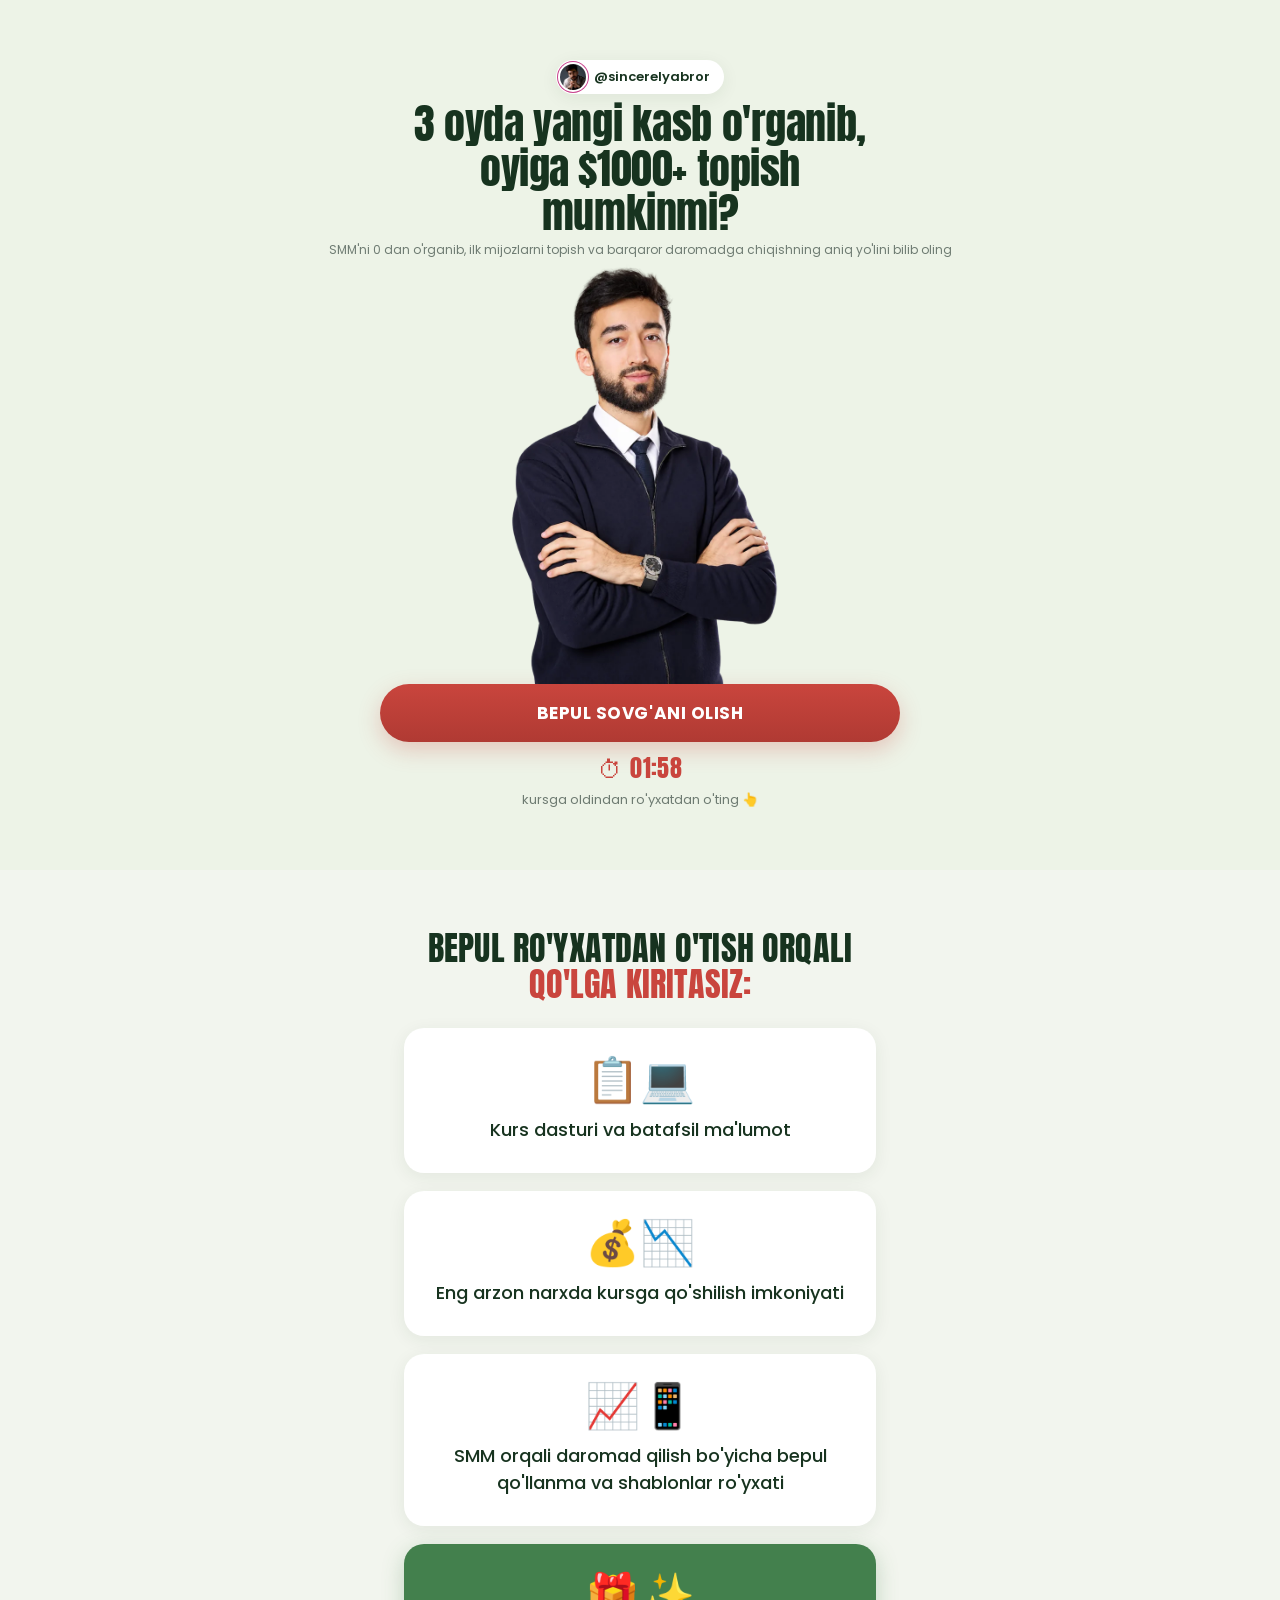
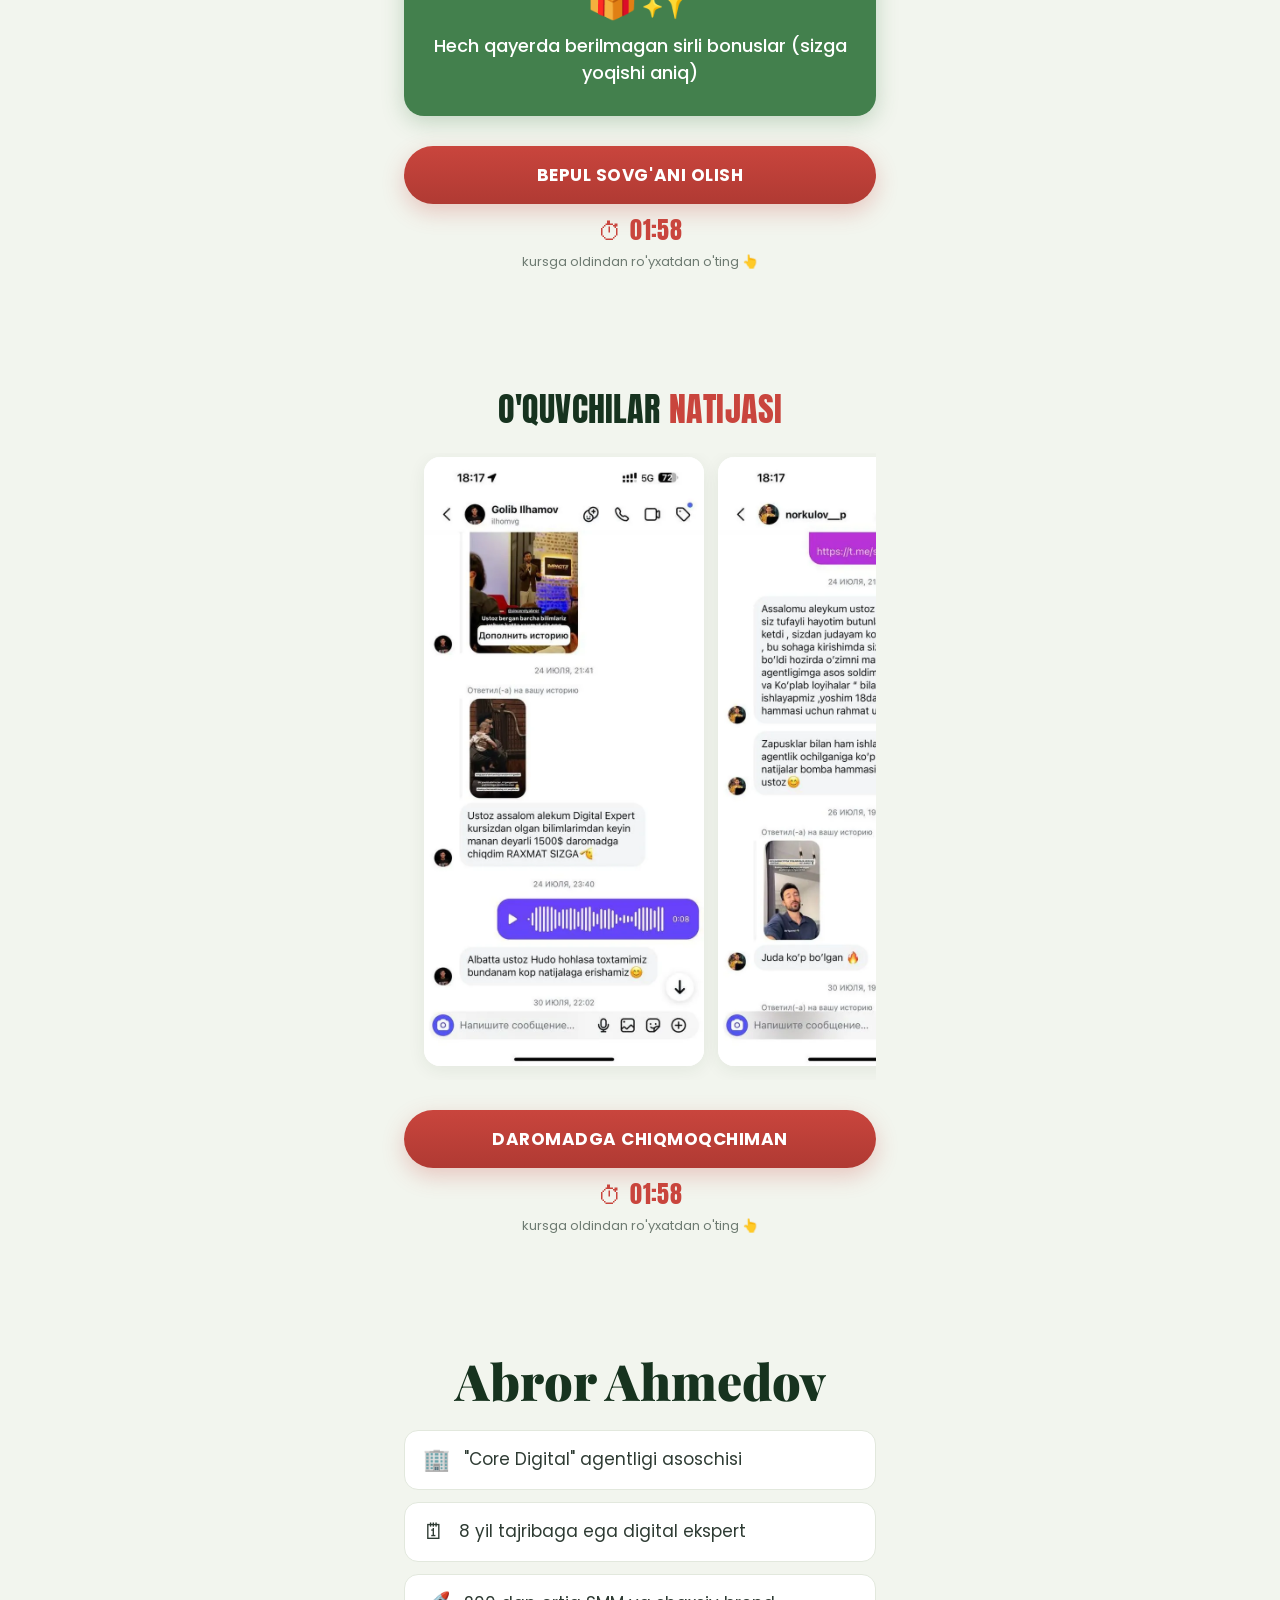
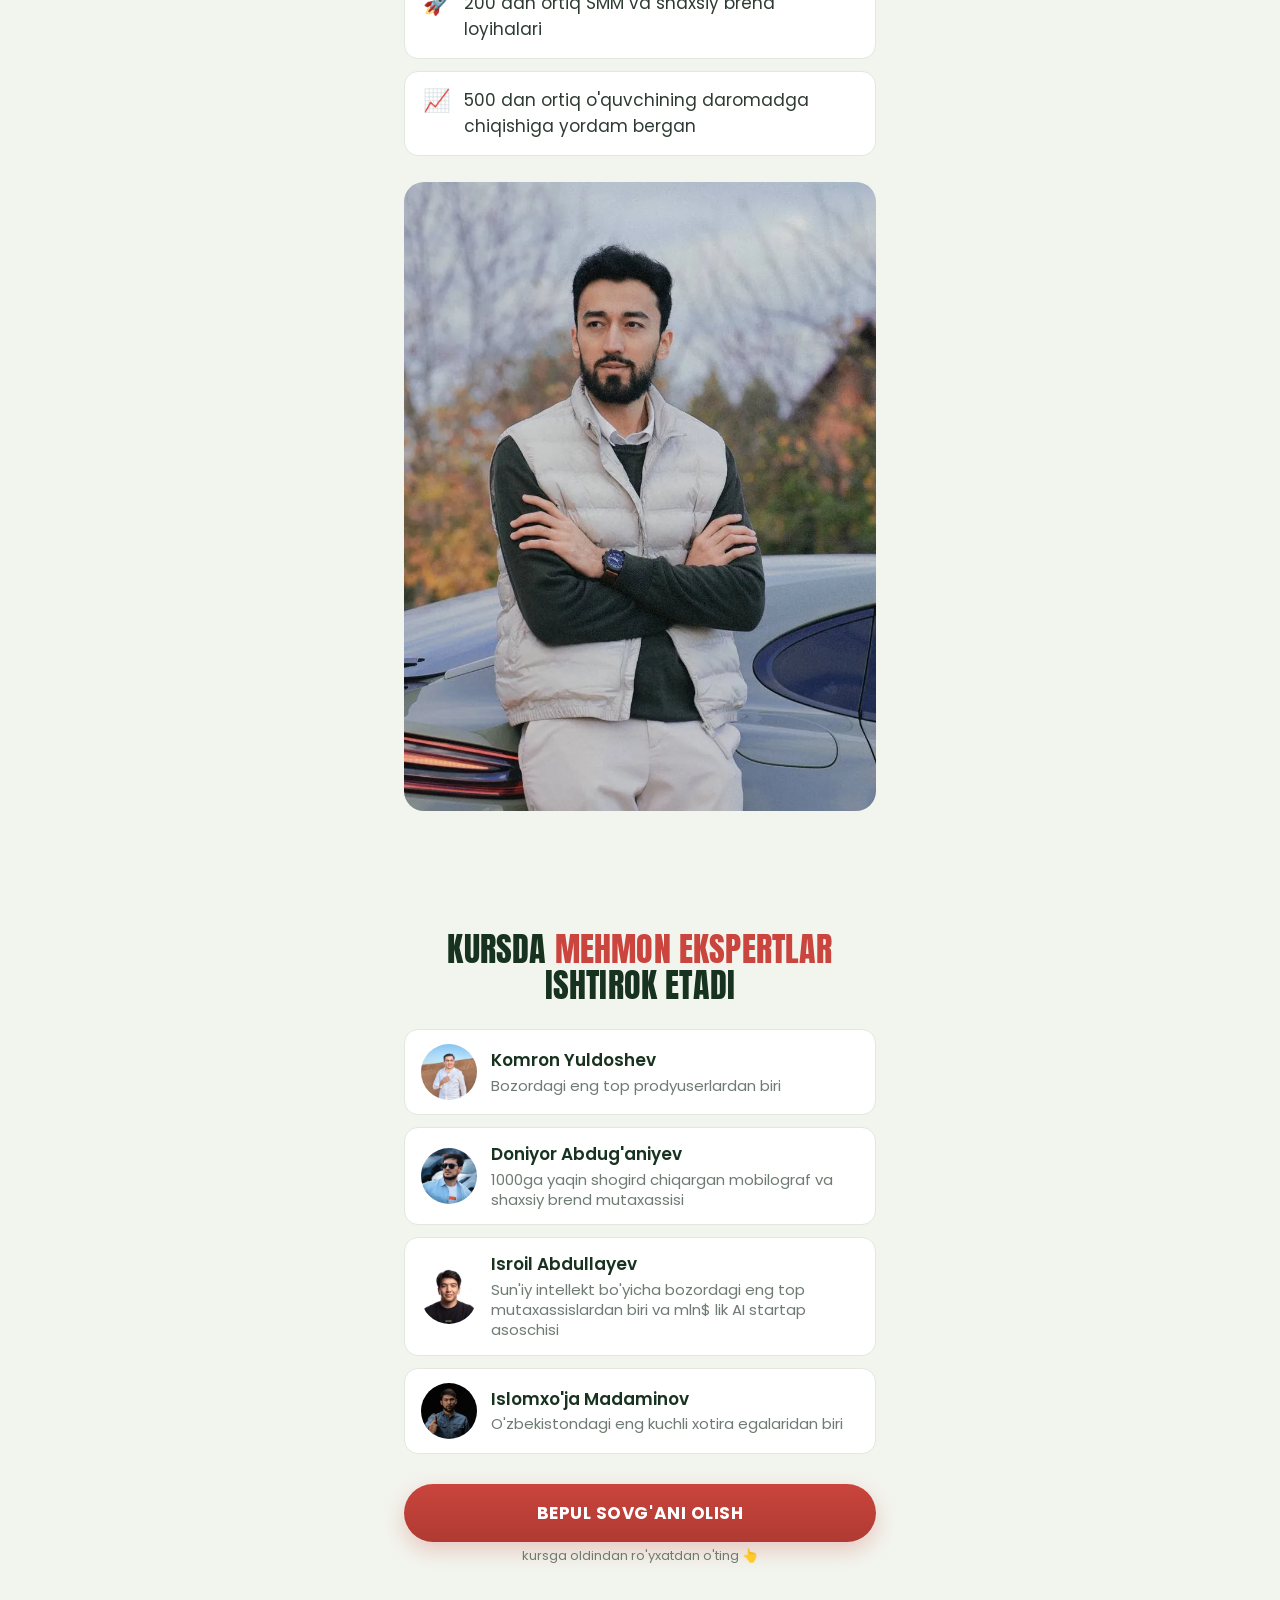
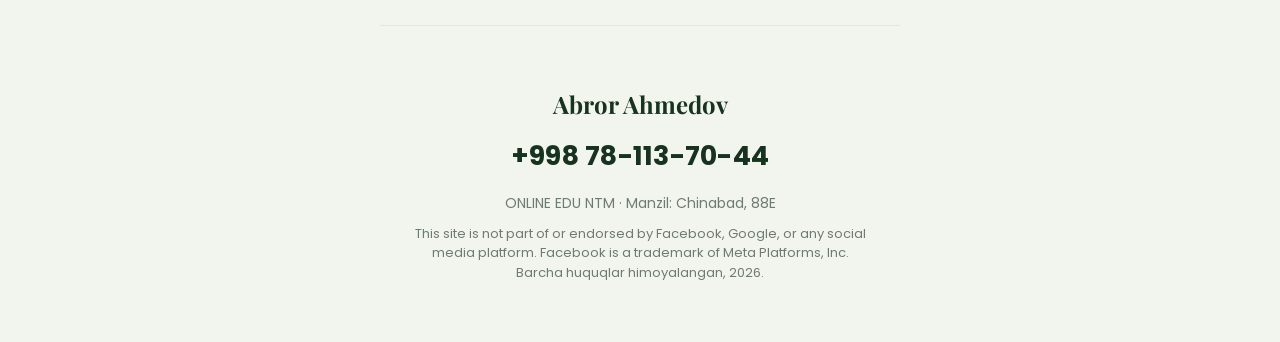
==== commit 7bc0532c: "Add files via upload" ====
--- a/index.html
+++ b/index.html
@@ -3,12 +3,13 @@
 <head>
 <meta charset="UTF-8">
 <meta name="viewport" content="width=device-width, initial-scale=1">
+<link rel="preload" as="image" href="/assets/img/hero.webp" fetchpriority="high">
 <title>Digital Ekspert — Abror Ahmedov</title>
 <meta name="description" content="Abror Ahmedov metodikasi bilan noldan SMM mutaxassisi bo'ling va birinchi mijozingizga chiqing. Kursga hoziroq bepul ro'yxatdan o'ting va eng arzon narxdan foydalaning.">
 <meta property="og:title" content="Digital Ekspert — Abror Ahmedov">
 <meta property="og:description" content="Noldan SMM mutaxassisi bo'ling va birinchi mijozingizga chiqing. Bepul ro'yxatdan o'ting.">
 <meta property="og:type" content="website">
-<meta property="og:image" content="/assets/img/hero.png">
+<meta property="og:image" content="/assets/img/og-image.jpg">
 <link rel="icon" href="/assets/img/favicon.png">
 <link rel="apple-touch-icon" href="/assets/img/apple-touch-icon.png">
 
@@ -22,7 +23,7 @@
 <!-- ============ 1. HERO ============ -->
 <section class="hero">
   <a class="ig-badge" href="https://instagram.com/sincerelyabror" target="_blank" rel="noopener">
-    <img src="/assets/img/avatar.jpg" alt="Abror Ahmedov" class="ig-badge__img">
+    <img src="/assets/img/avatar.webp" alt="Abror Ahmedov" class="ig-badge__img">
     <span class="ig-badge__name" data-cfg="instagram">@sincerelyabror</span>
   </a>
 
@@ -30,7 +31,7 @@
   <p class="hero__subtitle" data-cfg="heroSubtitle"></p>
 
   <div class="hero__photo">
-    <img src="/assets/img/hero.png" alt="Abror Ahmedov — digital ekspert" loading="eager">
+    <img src="/assets/img/hero.webp" alt="Abror Ahmedov — digital ekspert" width="640" height="960" loading="eager" fetchpriority="high">
   </div>
 
   <div class="cta-block" data-cta="green"></div>
@@ -55,7 +56,7 @@
   <h2 class="bio__name" data-cfg="expertName"></h2>
   <ul class="bio__list" id="credentials"></ul>
   <div class="bio__photo">
-    <img src="/assets/img/bio.jpg" alt="Abror Ahmedov" loading="lazy">
+    <img src="/assets/img/bio.webp" alt="Abror Ahmedov" loading="lazy">
   </div>
 </section>
 
--- a/assets/css/styles.css
+++ b/assets/css/styles.css
@@ -49,7 +49,7 @@
 .hero{
   background:var(--bg-hero);
   max-width:none;
-  padding-top:26px;
+  padding-top:10px;
 }
 .hero > *{max-width:var(--wrap);margin-inline:auto}
 
@@ -75,31 +75,32 @@
 .hero__subtitle{
   text-align:center;
   color:var(--ink-mute);
-  font-size:17px;
-  margin:14px auto 0;
-  max-width:24em;
+  font-size:12px;
+  line-height:1.4;
+  margin:6px auto 0;
+  max-width:none;
 }
 
 /* ---------- instagram badge ---------- */
 .ig-badge{
-  display:flex;align-items:center;gap:12px;
-  width:max-content;margin:0 auto 22px;
+  display:flex;align-items:center;gap:8px;
+  width:max-content;margin:0 auto 8px;
   background:var(--card);
   border-radius:var(--radius-pill);
-  padding:7px 22px 7px 7px;
+  padding:4px 14px 4px 4px;
   text-decoration:none;
   box-shadow:var(--shadow);
 }
 .ig-badge__img{
-  width:44px;height:44px;border-radius:50%;object-fit:cover;
+  width:26px;height:26px;border-radius:50%;object-fit:cover;
   background:#DDE6D8;
-  box-shadow:0 0 0 2px #fff,0 0 0 4px #C9438E;
-}
-.ig-badge__name{font-weight:600;color:var(--ink);font-size:17px}
+  box-shadow:0 0 0 2px #fff,0 0 0 3px #C9438E;
+}
+.ig-badge__name{font-weight:600;color:var(--ink);font-size:13px}
 
 /* ---------- hero photo ---------- */
-.hero__photo{margin-top:14px}
-.hero__photo img{margin-inline:auto;max-height:34vh;max-width:64%;object-fit:contain}
+.hero__photo{margin-top:6px}
+.hero__photo img{margin-inline:auto;max-height:44vh;max-width:83%;object-fit:contain}
 .hero__photo + .cta-block{margin-top:0}
 
 /* ---------- CTA bloki ---------- */
@@ -111,10 +112,10 @@
   color:#fff;
   text-decoration:none;
   text-align:center;
-  font-weight:700;font-size:19px;
-  letter-spacing:.04em;
+  font-weight:700;font-size:17px;
+  letter-spacing:.03em;
   text-transform:uppercase;
-  padding:21px 20px;
+  padding:16px 20px;
   transition:transform .12s ease,filter .12s ease;
 }
 .btn:active{transform:scale(.985)}
@@ -133,15 +134,15 @@
 .btn:hover{filter:brightness(1.04)}
 
 .timer{
-  display:flex;align-items:center;justify-content:center;gap:10px;
-  margin-top:16px;
+  display:flex;align-items:center;justify-content:center;gap:8px;
+  margin-top:8px;
   font-family:'Anton',Impact,sans-serif;
-  font-size:32px;letter-spacing:.02em;
+  font-size:24px;letter-spacing:.02em;
   color:var(--red);
   font-variant-numeric:tabular-nums;
 }
 .timer.is-done{color:var(--ink-mute)}
-.cta-note{margin:6px 0 0;color:var(--ink-mute);font-size:15px}
+.cta-note{margin:4px 0 0;color:var(--ink-mute);font-size:13px}
 
 /* ---------- benefits ---------- */
 .benefits{display:grid;gap:18px}
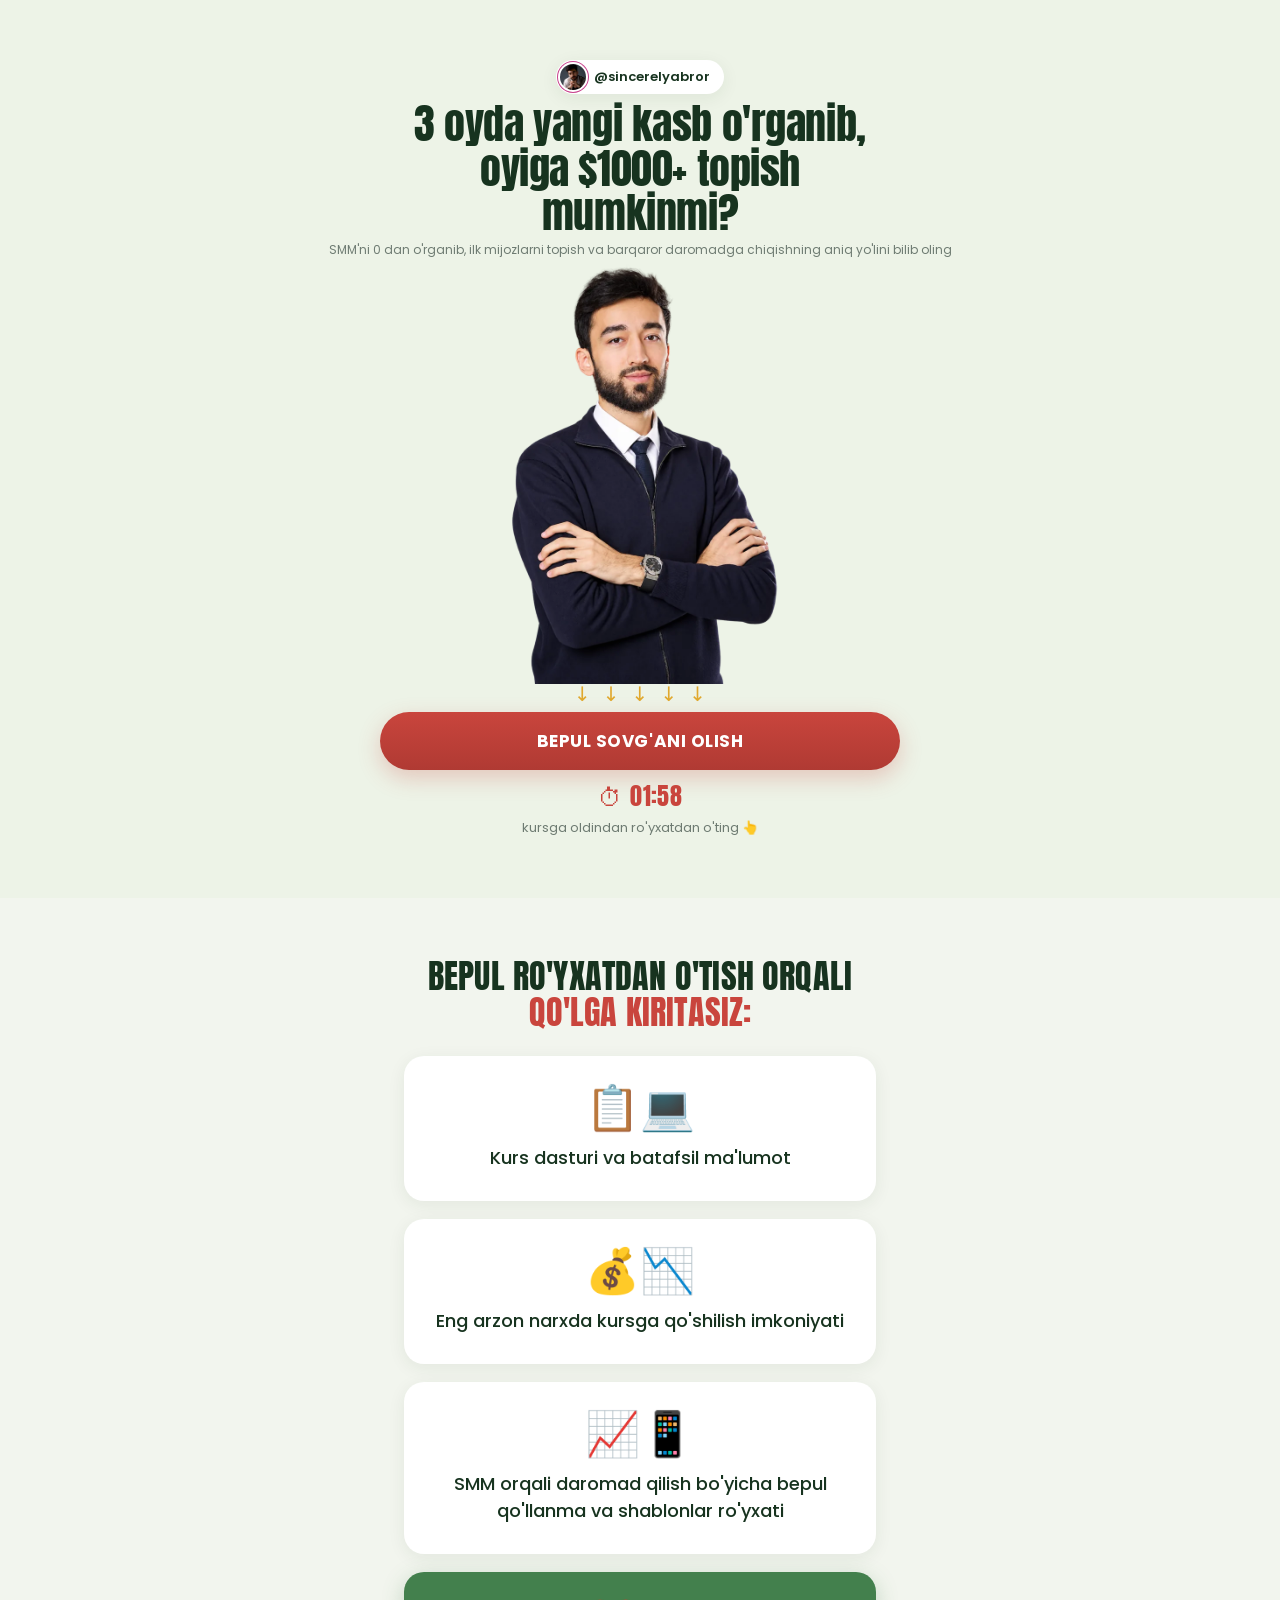
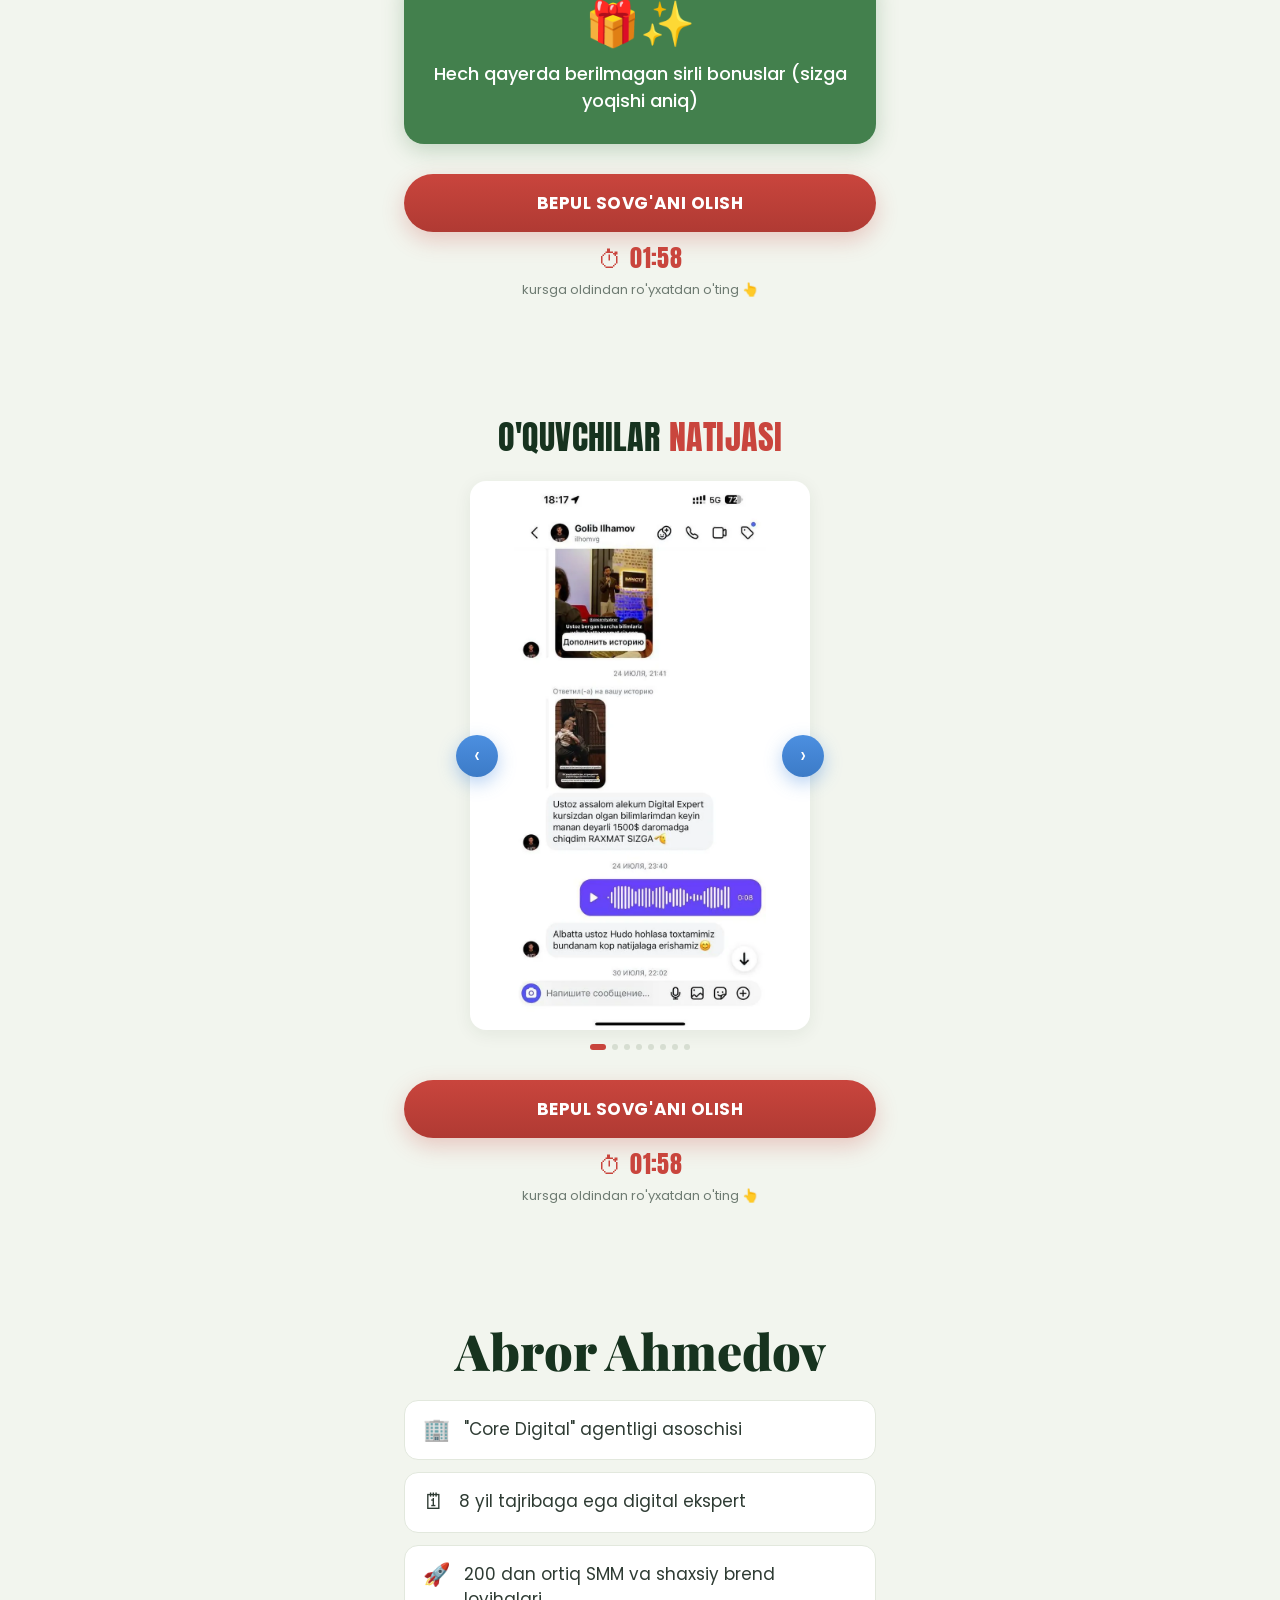
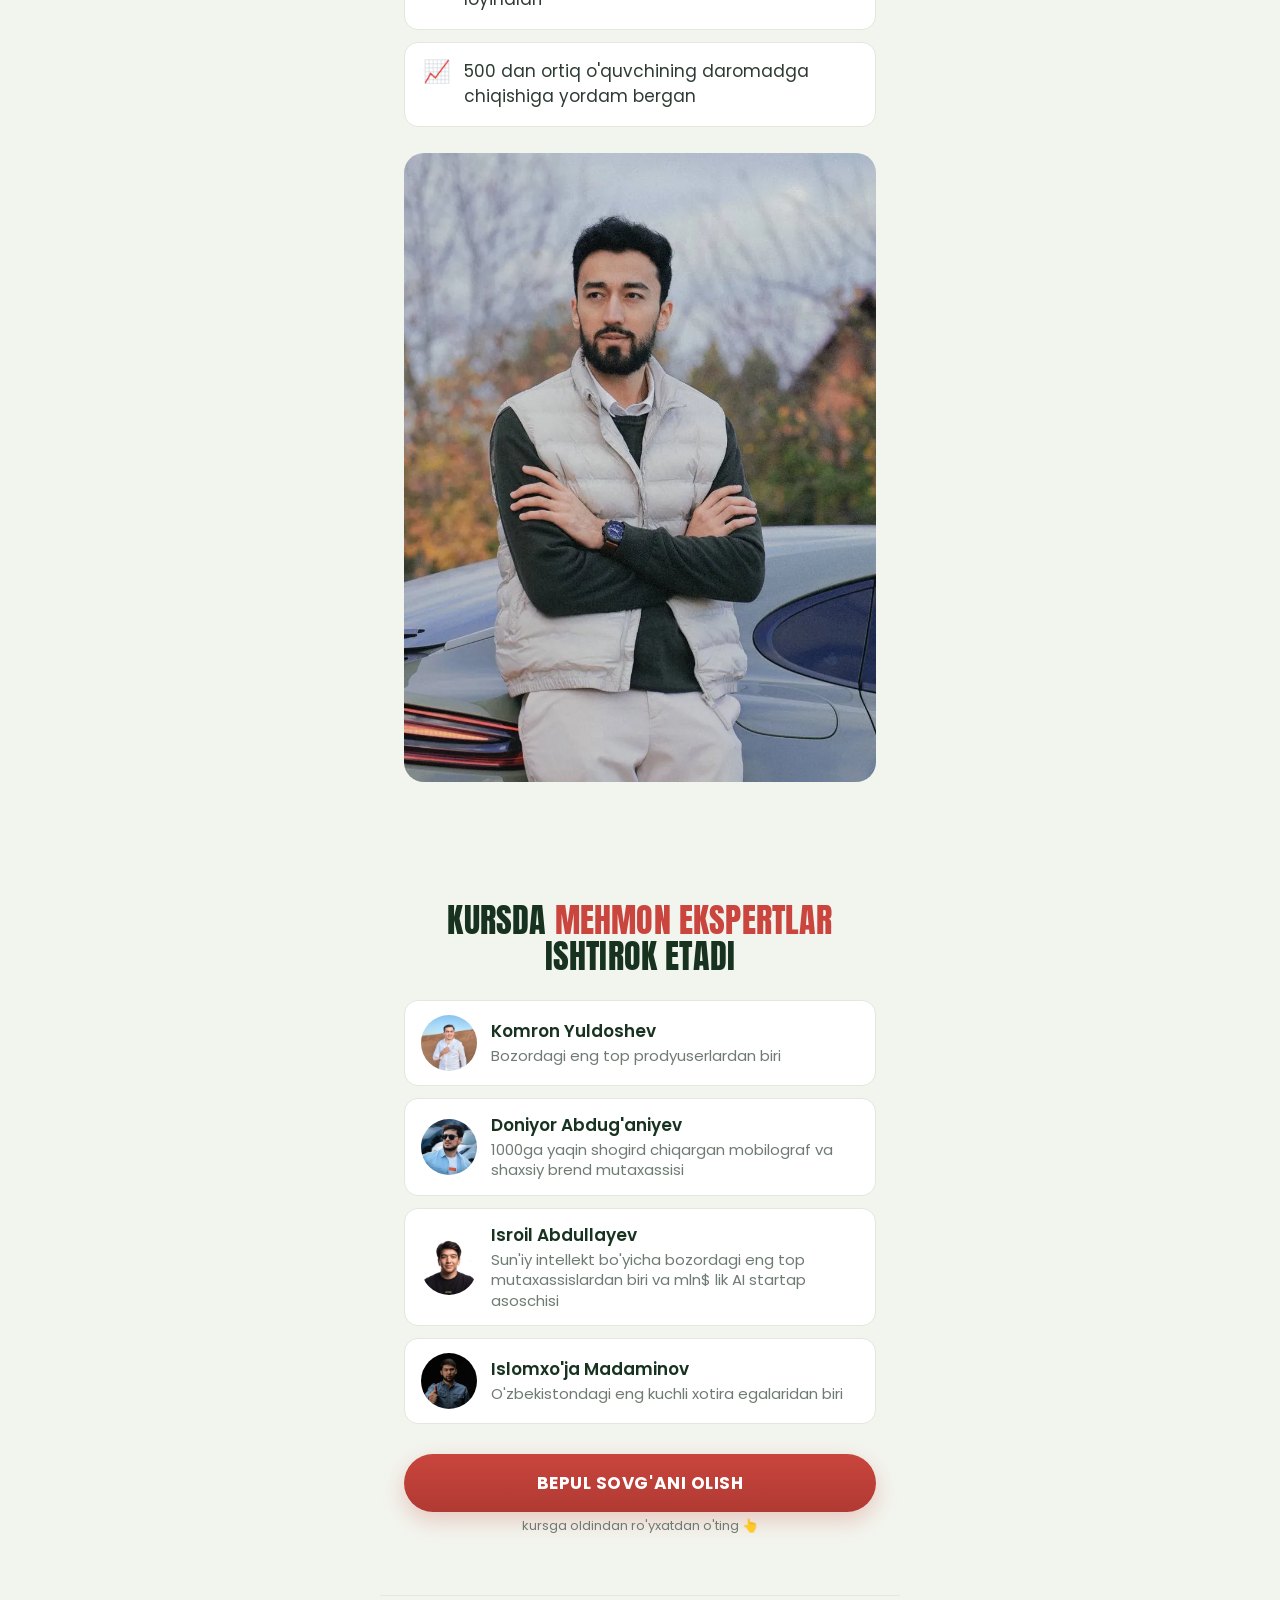
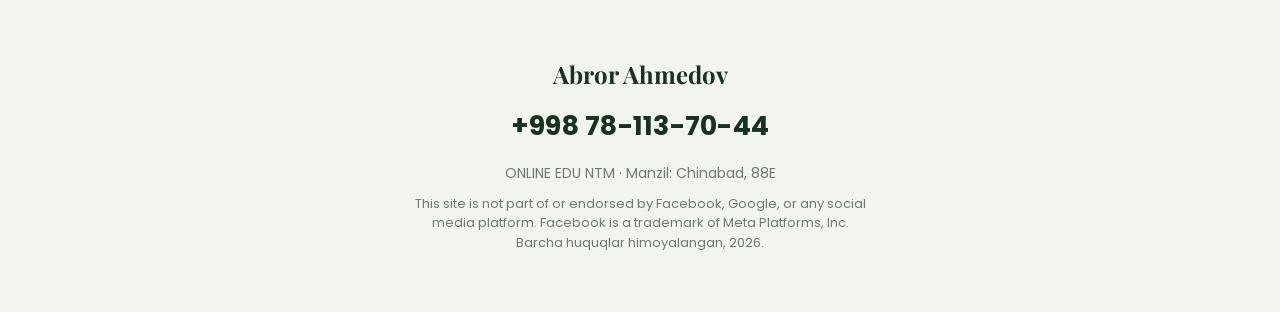
==== commit 23582773: "Add files via upload" ====
--- a/index.html
+++ b/index.html
@@ -34,7 +34,7 @@
     <img src="/assets/img/hero.webp" alt="Abror Ahmedov — digital ekspert" width="640" height="960" loading="eager" fetchpriority="high">
   </div>
 
-  <div class="cta-block" data-cta="green"></div>
+  <div class="cta-block" data-cta="green" data-arrows="1"></div>
 </section>
 
 <!-- ============ 2. NIMA OLASIZ ============ -->
@@ -47,7 +47,14 @@
 <!-- ============ 3. NATIJALAR ============ -->
 <section class="section" id="results-section">
   <h2 class="section__title" data-cfg="resultsTitle"></h2>
-  <div class="results" id="results"></div>
+  <div class="tc" id="tc">
+    <div class="tc-stage">
+      <img id="tc-img" src="" alt="O'quvchi fikri">
+    </div>
+    <button class="tc-btn tc-btn--prev" id="tc-prev" type="button" aria-label="Oldingi">&#8249;</button>
+    <button class="tc-btn tc-btn--next" id="tc-next" type="button" aria-label="Keyingi">&#8250;</button>
+  </div>
+  <div class="tc-dots" id="tc-dots"></div>
   <div class="cta-block" data-cta="red"></div>
 </section>
 
--- a/assets/css/styles.css
+++ b/assets/css/styles.css
@@ -158,34 +158,56 @@
 .benefit--bonus{background:var(--green-deep);box-shadow:0 6px 22px rgba(67,128,77,.28)}
 .benefit--bonus .benefit__text{color:#fff}
 
-/* ---------- natijalar: gorizontal scroll carousel ---------- */
-.results{
-  display:flex;
-  gap:14px;
-  overflow-x:auto;
-  scroll-snap-type:x mandatory;
-  scroll-padding-inline:20px;
-  padding:4px 20px 14px;
-  margin:0 -20px;
-  -webkit-overflow-scrolling:touch;
-  scrollbar-width:none;
-}
-.results::-webkit-scrollbar{display:none}
-.result{
-  flex:0 0 auto;
-  width:78%;
-  max-width:320px;
-  scroll-snap-align:center;
-  background:var(--card);
+/* ---------- natijalar: tugmali carousel ---------- */
+.tc{position:relative;max-width:340px;margin-inline:auto}
+.tc-stage{
   border-radius:16px;
+  overflow:hidden;
+  background:var(--card);
   box-shadow:var(--shadow);
-  overflow:hidden;
-}
-.result img{width:100%;display:block}
-
-@media (min-width:560px){
-  .results{margin:0}
-  .result{width:280px}
+  display:flex;align-items:center;justify-content:center;
+  aspect-ratio:0.62;
+}
+.tc-stage img{width:100%;height:100%;object-fit:contain;display:block;transition:opacity .2s ease}
+.tc-btn{
+  position:absolute;top:50%;transform:translateY(-50%);
+  width:42px;height:42px;border-radius:50%;border:0;cursor:pointer;
+  background:linear-gradient(180deg,var(--blue) 0%,var(--blue-dark) 100%);
+  color:#fff;font-size:22px;line-height:1;
+  display:flex;align-items:center;justify-content:center;
+  box-shadow:0 6px 18px rgba(76,143,224,.4);
+  z-index:2;
+}
+.tc-btn:active{transform:translateY(-50%) scale(.94)}
+.tc-btn--prev{left:-14px}
+.tc-btn--next{right:-14px}
+.tc-dots{display:flex;justify-content:center;gap:6px;margin-top:14px}
+.tc-dot{width:6px;height:6px;border-radius:50%;background:#D7DED2;transition:all .2s ease}
+.tc-dot.is-active{background:var(--red);width:16px;border-radius:3px}
+
+/* ---------- birinchi tugma ustidagi harakatlanuvchi strelkalar ---------- */
+.cta-arrows{
+  display:flex;justify-content:center;gap:12px;
+  margin-bottom:8px;
+}
+.cta-arrows span{
+  display:block;
+  color:#E0A82E;
+  font-size:20px;
+  line-height:1;
+  animation:arrow-bounce 1.3s ease-in-out infinite;
+}
+.cta-arrows span:nth-child(1){animation-delay:0s}
+.cta-arrows span:nth-child(2){animation-delay:.08s}
+.cta-arrows span:nth-child(3){animation-delay:.16s}
+.cta-arrows span:nth-child(4){animation-delay:.24s}
+.cta-arrows span:nth-child(5){animation-delay:.32s}
+@keyframes arrow-bounce{
+  0%,100%{transform:translateY(0);opacity:.5}
+  50%{transform:translateY(7px);opacity:1}
+}
+@media (prefers-reduced-motion:reduce){
+  .cta-arrows span{animation:none;opacity:.85}
 }
 
 /* ---------- bio ---------- */
